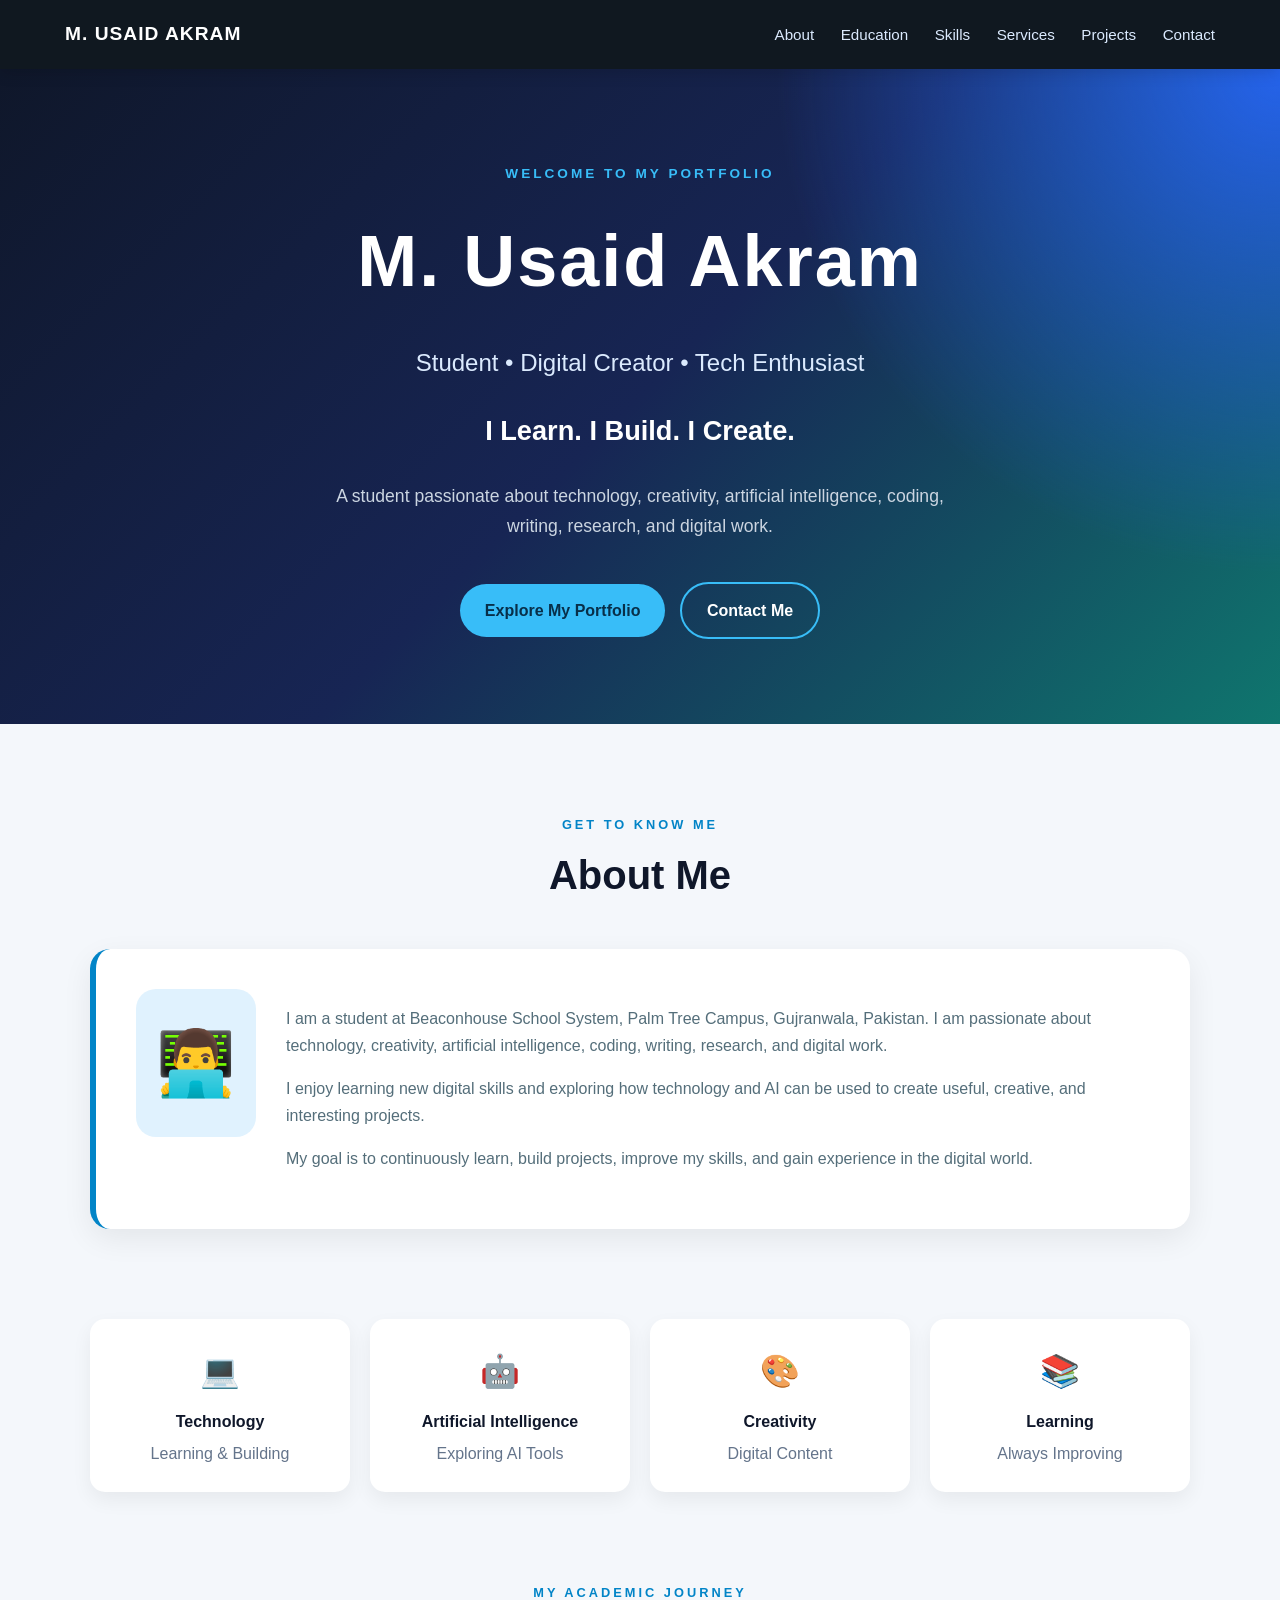
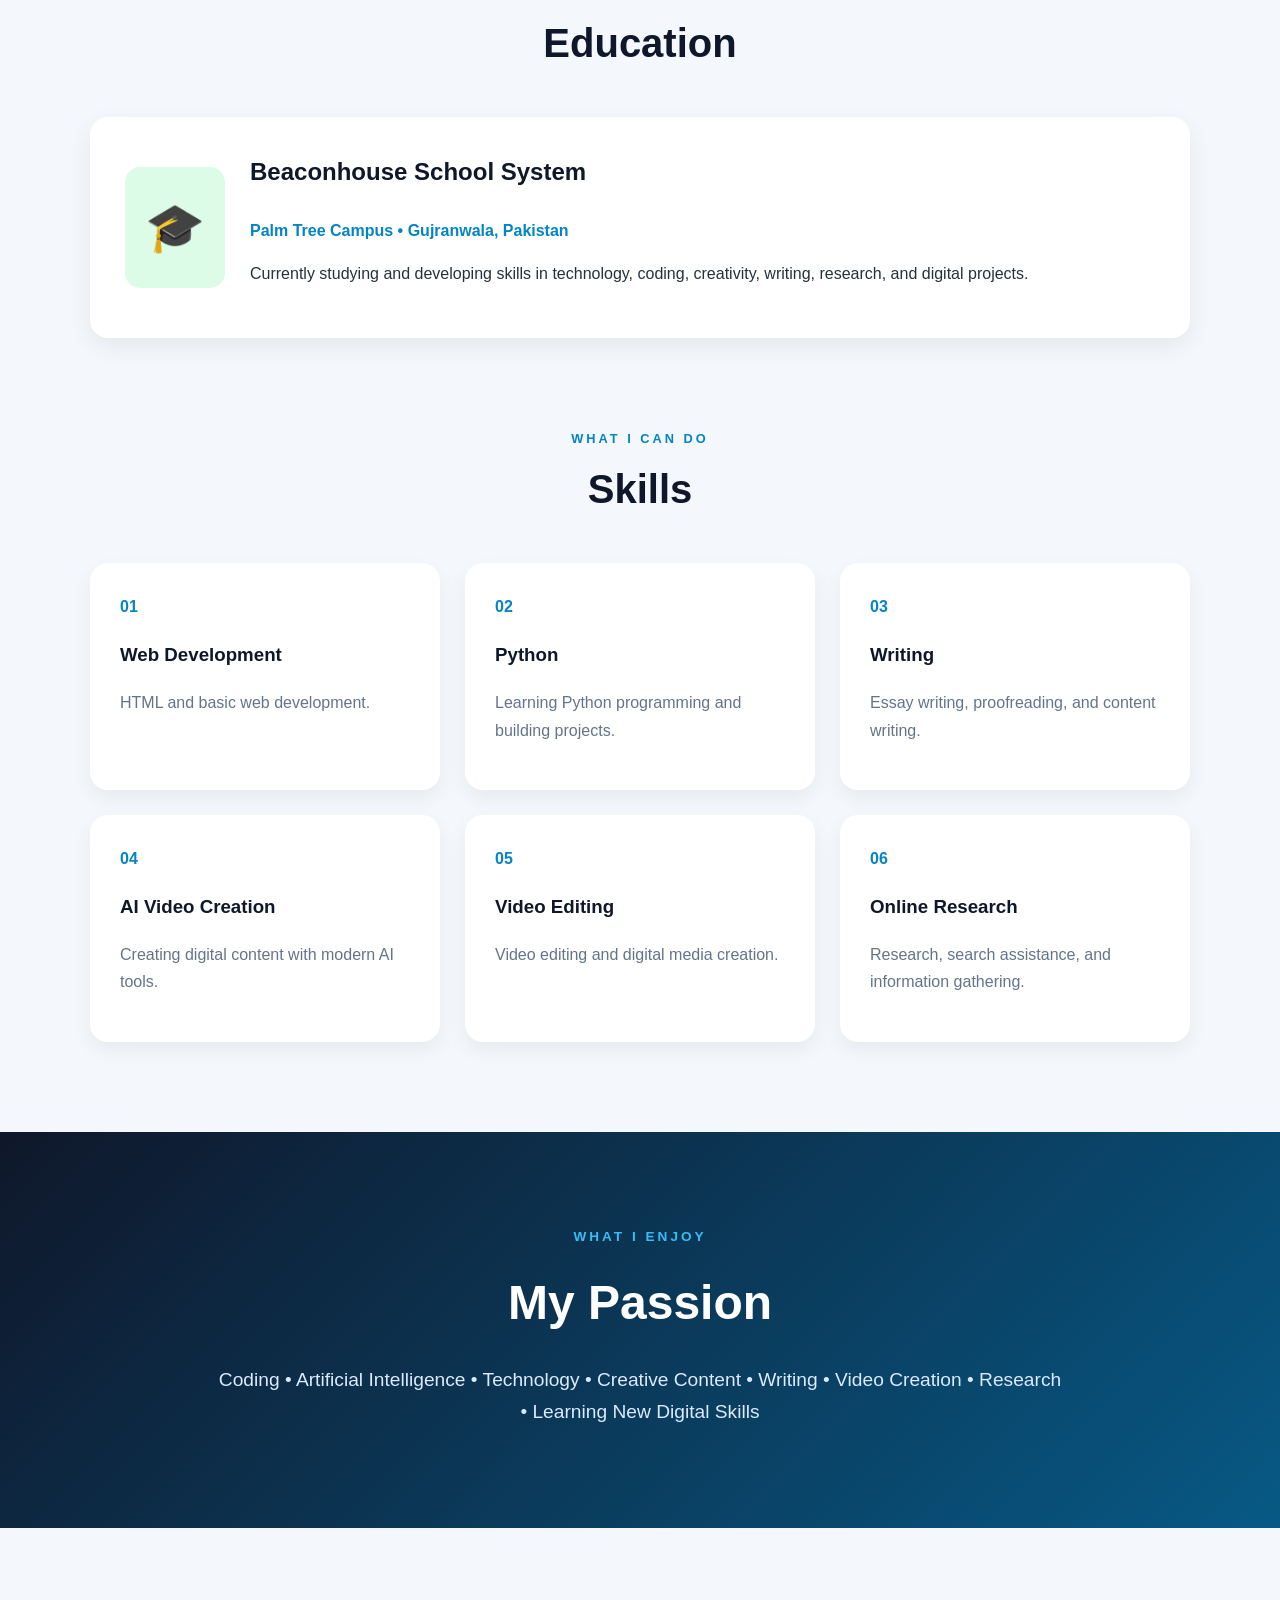
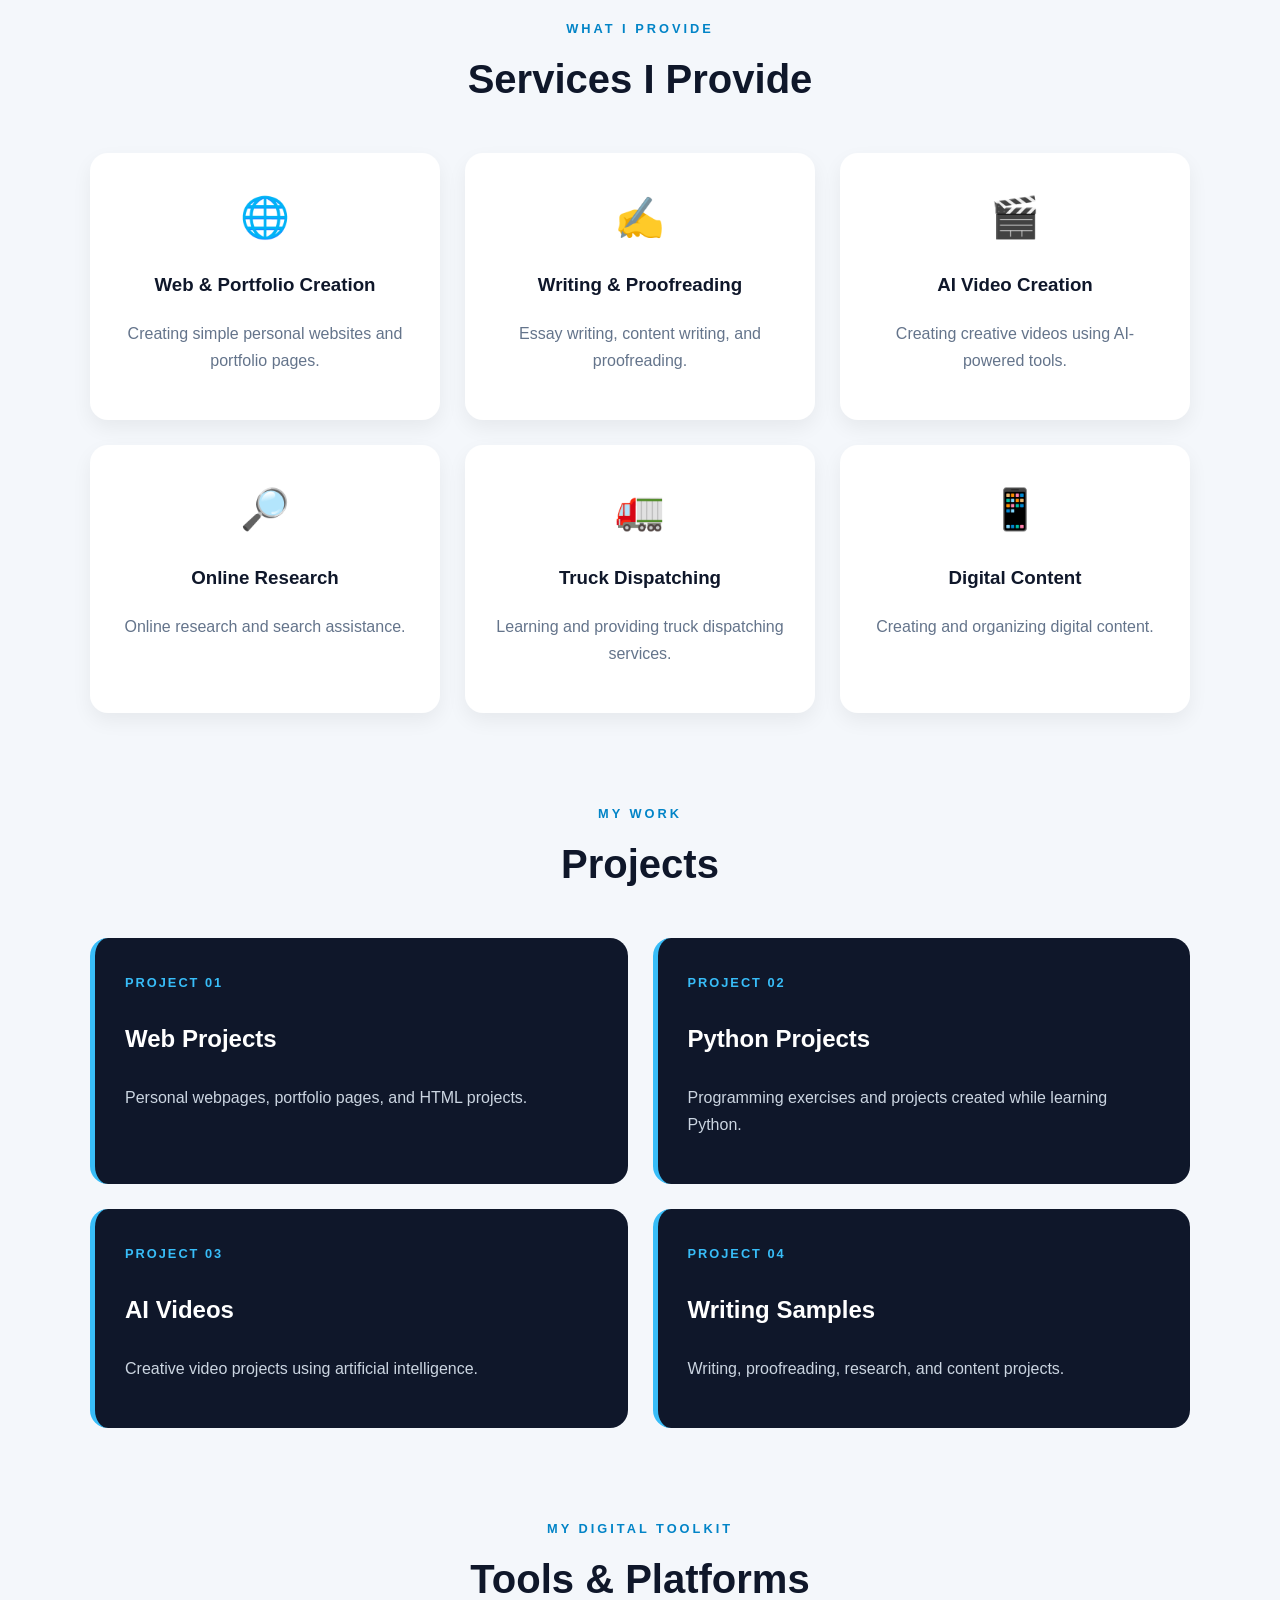
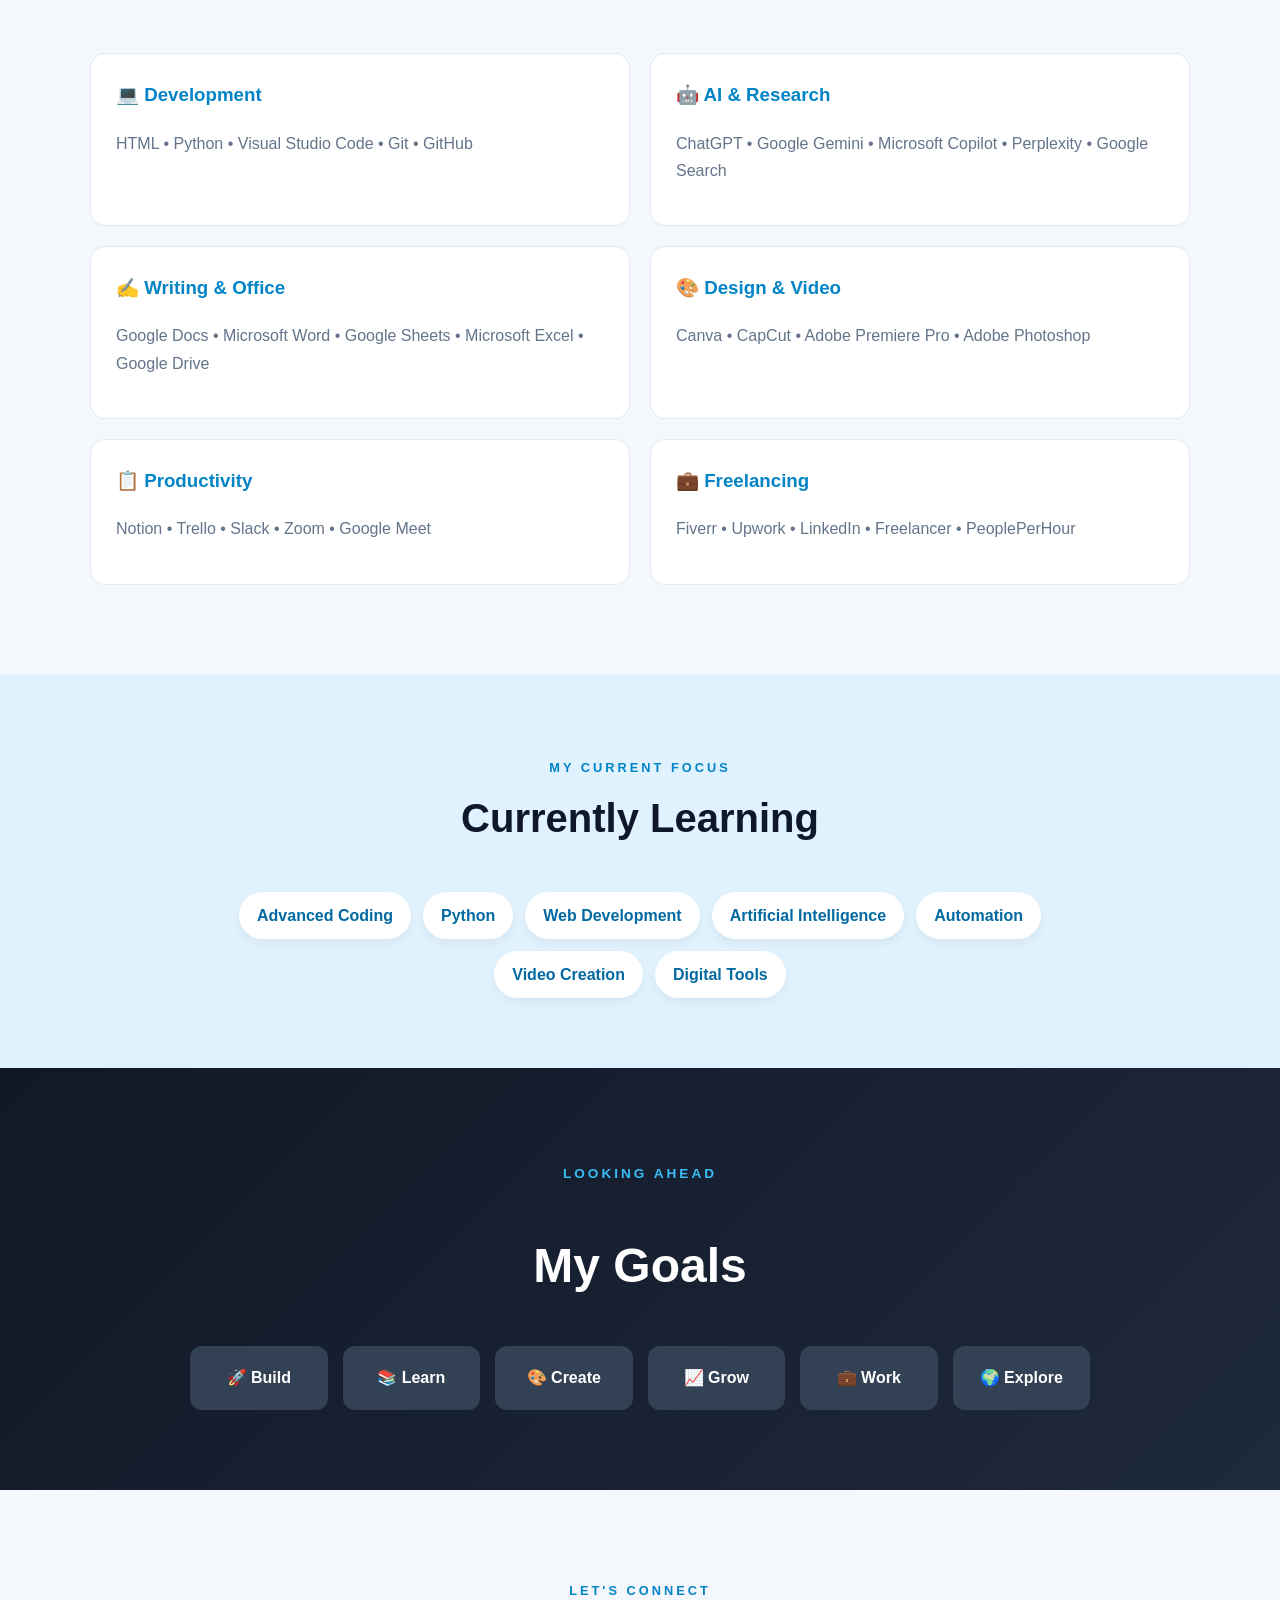
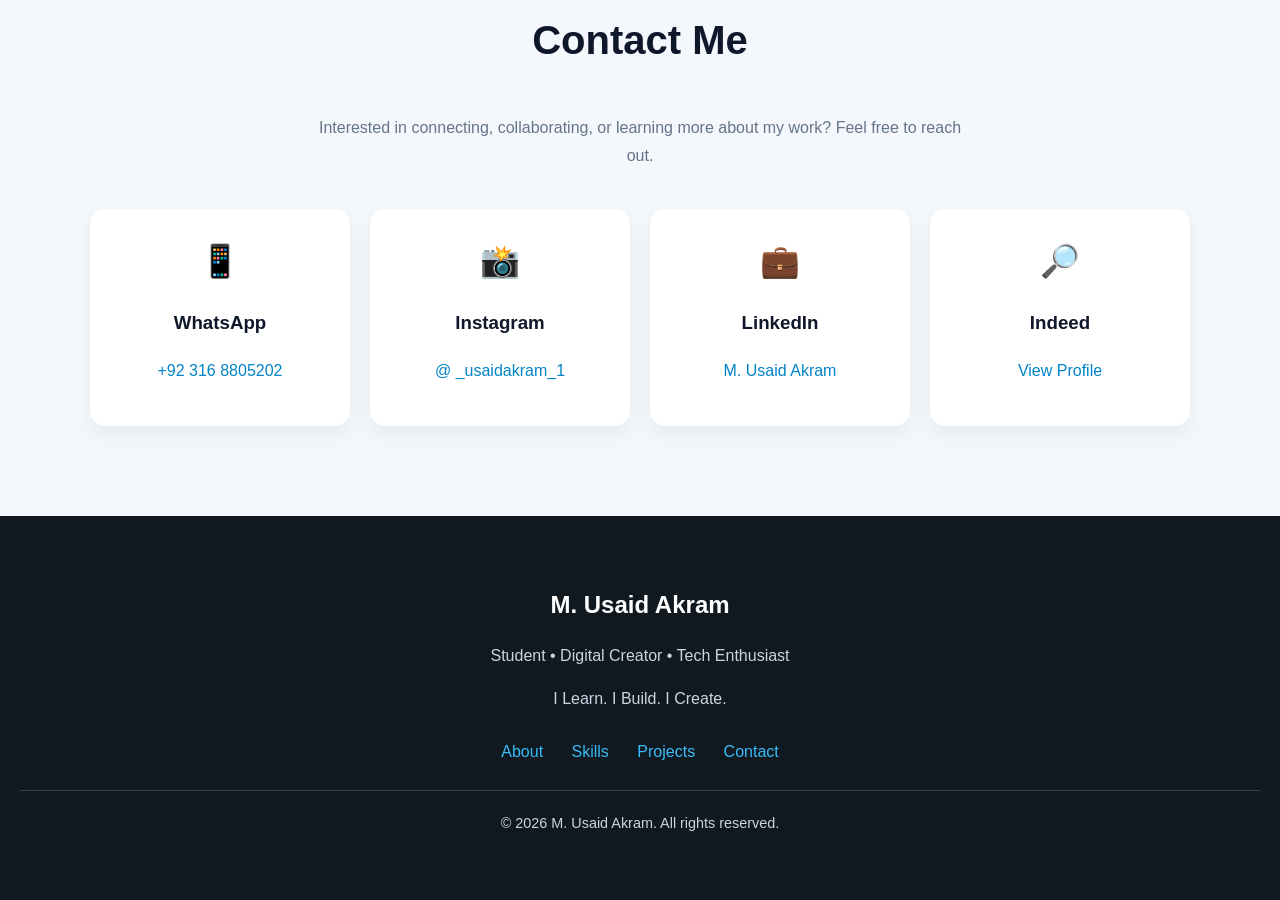
==== Usaid-Portfolio-portfolio/index.html @ bcfe492d "1" ====
<!DOCTYPE html>
<html lang="en">

<head>
    <meta charset="UTF-8">
    <meta name="viewport" content="width=device-width, initial-scale=1.0">

    <title>M. Usaid Akram | Digital Creator & Tech Enthusiast</title>

    <link rel="stylesheet" href="style.css">
</head>

<body>


    <header class="navbar">
        <div class="nav-container">

            <div class="logo">
                M. USAID AKRAM
            </div>

            <nav>
                <a href="#about">About</a>
                <a href="#education">Education</a>
                <a href="#skills">Skills</a>
                <a href="#services">Services</a>
                <a href="#projects">Projects</a>
                <a href="#contact">Contact</a>
            </nav>

        </div>
    </header>



    <section class="hero">

        <div class="hero-content">

            <p class="small-heading">
                WELCOME TO MY PORTFOLIO
            </p>

            <h1>
                M. Usaid Akram
            </h1>

            <h2>
                Student • Digital Creator • Tech Enthusiast
            </h2>

            <p class="hero-text">
                I Learn. I Build. I Create.
            </p>

            <p class="hero-description">
                A student passionate about technology, creativity, artificial
                intelligence, coding, writing, research, and digital work.
            </p>

            <div class="hero-buttons">
                <a href="#about" class="button primary-button">
                    Explore My Portfolio
                </a>

                <a href="#contact" class="button secondary-button">
                    Contact Me
                </a>
            </div>

        </div>

    </section>



    <main>



        <section id="about" class="section">

            <div class="section-heading">
                <p>GET TO KNOW ME</p>
                <h2>About Me</h2>
            </div>

            <div class="about-card">

                <div class="about-icon">
                    👨‍💻
                </div>

                <div>
                    <p>
                        I am a student at Beaconhouse School System, Palm Tree
                        Campus, Gujranwala, Pakistan. I am passionate about
                        technology, creativity, artificial intelligence,
                        coding, writing, research, and digital work.
                    </p>

                    <p>
                        I enjoy learning new digital skills and exploring how
                        technology and AI can be used to create useful,
                        creative, and interesting projects.
                    </p>

                    <p>
                        My goal is to continuously learn, build projects,
                        improve my skills, and gain experience in the digital
                        world.
                    </p>
                </div>

            </div>

        </section>



        <section class="stats-section">

            <div class="stat-card">
                <h3>💻</h3>
                <h4>Technology</h4>
                <p>Learning & Building</p>
            </div>

            <div class="stat-card">
                <h3>🤖</h3>
                <h4>Artificial Intelligence</h4>
                <p>Exploring AI Tools</p>
            </div>

            <div class="stat-card">
                <h3>🎨</h3>
                <h4>Creativity</h4>
                <p>Digital Content</p>
            </div>

            <div class="stat-card">
                <h3>📚</h3>
                <h4>Learning</h4>
                <p>Always Improving</p>
            </div>

        </section>



        <section id="education" class="section">

            <div class="section-heading">
                <p>MY ACADEMIC JOURNEY</p>
                <h2>Education</h2>
            </div>

            <div class="info-card">

                <div class="info-icon">
                    🎓
                </div>

                <div>
                    <h3>Beaconhouse School System</h3>

                    <p class="highlight">
                        Palm Tree Campus • Gujranwala, Pakistan
                    </p>

                    <p>
                        Currently studying and developing skills in technology,
                        coding, creativity, writing, research, and digital
                        projects.
                    </p>
                </div>

            </div>

        </section>



        <section id="skills" class="section">

            <div class="section-heading">
                <p>WHAT I CAN DO</p>
                <h2>Skills</h2>
            </div>

            <div class="card-grid">

                <div class="skill-card">
                    <span>01</span>
                    <h3>Web Development</h3>
                    <p>HTML and basic web development.</p>
                </div>

                <div class="skill-card">
                    <span>02</span>
                    <h3>Python</h3>
                    <p>Learning Python programming and building projects.</p>
                </div>

                <div class="skill-card">
                    <span>03</span>
                    <h3>Writing</h3>
                    <p>Essay writing, proofreading, and content writing.</p>
                </div>

                <div class="skill-card">
                    <span>04</span>
                    <h3>AI Video Creation</h3>
                    <p>Creating digital content with modern AI tools.</p>
                </div>

                <div class="skill-card">
                    <span>05</span>
                    <h3>Video Editing</h3>
                    <p>Video editing and digital media creation.</p>
                </div>

                <div class="skill-card">
                    <span>06</span>
                    <h3>Online Research</h3>
                    <p>Research, search assistance, and information gathering.</p>
                </div>

            </div>

        </section>



        <section class="passion-section">

            <div class="passion-content">

                <p class="small-heading">WHAT I ENJOY</p>

                <h2>My Passion</h2>

                <p>
                    Coding • Artificial Intelligence • Technology • Creative
                    Content • Writing • Video Creation • Research • Learning
                    New Digital Skills
                </p>

            </div>

        </section>



        <section id="services" class="section">

            <div class="section-heading">
                <p>WHAT I PROVIDE</p>
                <h2>Services I Provide</h2>
            </div>

            <div class="card-grid">

                <div class="service-card">
                    <div>🌐</div>
                    <h3>Web & Portfolio Creation</h3>
                    <p>
                        Creating simple personal websites and portfolio pages.
                    </p>
                </div>

                <div class="service-card">
                    <div>✍️</div>
                    <h3>Writing & Proofreading</h3>
                    <p>
                        Essay writing, content writing, and proofreading.
                    </p>
                </div>

                <div class="service-card">
                    <div>🎬</div>
                    <h3>AI Video Creation</h3>
                    <p>
                        Creating creative videos using AI-powered tools.
                    </p>
                </div>

                <div class="service-card">
                    <div>🔎</div>
                    <h3>Online Research</h3>
                    <p>
                        Online research and search assistance.
                    </p>
                </div>

                <div class="service-card">
                    <div>🚛</div>
                    <h3>Truck Dispatching</h3>
                    <p>
                        Learning and providing truck dispatching services.
                    </p>
                </div>

                <div class="service-card">
                    <div>📱</div>
                    <h3>Digital Content</h3>
                    <p>
                        Creating and organizing digital content.
                    </p>
                </div>

            </div>

        </section>



        <section id="projects" class="section">

            <div class="section-heading">
                <p>MY WORK</p>
                <h2>Projects</h2>
            </div>

            <div class="project-grid">

                <div class="project-card">
                    <span>PROJECT 01</span>
                    <h3>Web Projects</h3>
                    <p>
                        Personal webpages, portfolio pages, and HTML projects.
                    </p>
                </div>

                <div class="project-card">
                    <span>PROJECT 02</span>
                    <h3>Python Projects</h3>
                    <p>
                        Programming exercises and projects created while
                        learning Python.
                    </p>
                </div>

                <div class="project-card">
                    <span>PROJECT 03</span>
                    <h3>AI Videos</h3>
                    <p>
                        Creative video projects using artificial intelligence.
                    </p>
                </div>

                <div class="project-card">
                    <span>PROJECT 04</span>
                    <h3>Writing Samples</h3>
                    <p>
                        Writing, proofreading, research, and content projects.
                    </p>
                </div>

            </div>

        </section>



        <section class="section">

            <div class="section-heading">
                <p>MY DIGITAL TOOLKIT</p>
                <h2>Tools & Platforms</h2>
            </div>

            <div class="tools-container">

                <div class="tool-group">
                    <h3>💻 Development</h3>
                    <p>
                        HTML • Python • Visual Studio Code • Git • GitHub
                    </p>
                </div>

                <div class="tool-group">
                    <h3>🤖 AI & Research</h3>
                    <p>
                        ChatGPT • Google Gemini • Microsoft Copilot •
                        Perplexity • Google Search
                    </p>
                </div>

                <div class="tool-group">
                    <h3>✍️ Writing & Office</h3>
                    <p>
                        Google Docs • Microsoft Word • Google Sheets •
                        Microsoft Excel • Google Drive
                    </p>
                </div>

                <div class="tool-group">
                    <h3>🎨 Design & Video</h3>
                    <p>
                        Canva • CapCut • Adobe Premiere Pro • Adobe Photoshop
                    </p>
                </div>

                <div class="tool-group">
                    <h3>📋 Productivity</h3>
                    <p>
                        Notion • Trello • Slack • Zoom • Google Meet
                    </p>
                </div>

                <div class="tool-group">
                    <h3>💼 Freelancing</h3>
                    <p>
                        Fiverr • Upwork • LinkedIn • Freelancer • PeoplePerHour
                    </p>
                </div>

            </div>

        </section>



        <section class="learning-section">

            <div class="section-heading">
                <p>MY CURRENT FOCUS</p>
                <h2>Currently Learning</h2>
            </div>

            <div class="learning-list">

                <span>Advanced Coding</span>
                <span>Python</span>
                <span>Web Development</span>
                <span>Artificial Intelligence</span>
                <span>Automation</span>
                <span>Video Creation</span>
                <span>Digital Tools</span>

            </div>

        </section>



        <section class="goals-section">

            <div class="goals-content">

                <p class="small-heading">LOOKING AHEAD</p>

                <h2>My Goals</h2>

                <div class="goal-list">

                    <div>🚀 Build</div>
                    <div>📚 Learn</div>
                    <div>🎨 Create</div>
                    <div>📈 Grow</div>
                    <div>💼 Work</div>
                    <div>🌍 Explore</div>

                </div>

            </div>

        </section>



        <section id="contact" class="contact-section">

            <div class="section-heading">
                <p>LET'S CONNECT</p>
                <h2>Contact Me</h2>
            </div>

            <p class="contact-intro">
                Interested in connecting, collaborating, or learning more
                about my work? Feel free to reach out.
            </p>

            <div class="contact-info">

                <div class="contact-card">
                    <span>📱</span>
                    <h3>WhatsApp</h3>
                    <p>+92 316 8805202</p>
                </div>

                <div class="contact-card">
                    <span>📸</span>
                    <h3>Instagram</h3>
                    <a href="https://www.instagram.com/_usaidakram_1/"
                       target="_blank">
                        @ _usaidakram_1
                    </a>
                </div>

                <div class="contact-card">
                    <span>💼</span>
                    <h3>LinkedIn</h3>
                    <a href="https://www.linkedin.com/in/usaid-akram-0ba9a6431/"
                       target="_blank">
                        M. Usaid Akram
                    </a>
                </div>

                <div class="contact-card">
                    <span>🔎</span>
                    <h3>Indeed</h3>
                    <a href="https://profile.indeed.com/?hl=en_PK&co=PK&from=gnav-homepage"
                       target="_blank">
                        View Profile
                    </a>
                </div>

            </div>

        </section>


    </main>



    <footer>

        <h2>M. Usaid Akram</h2>

        <p>
            Student • Digital Creator • Tech Enthusiast
        </p>

        <p>
            I Learn. I Build. I Create.
        </p>

        <div class="footer-links">
            <a href="#about">About</a>
            <a href="#skills">Skills</a>
            <a href="#projects">Projects</a>
            <a href="#contact">Contact</a>
        </div>

        <p class="copyright">
            © 2026 M. Usaid Akram. All rights reserved.
        </p>

    </footer>

</body>
</html>
---- Usaid-Portfolio-portfolio/style.css ----
* {
    box-sizing: border-box;
    scroll-behavior: smooth;
}

body {
    margin: 0;
    font-family: Arial, sans-serif;
    background: #f4f7fb;
    color: #263238;
    line-height: 1.7;
}



.navbar {
    background: #101820;
    padding: 18px 0;
    position: sticky;
    top: 0;
    z-index: 1000;
    box-shadow: 0 3px 15px rgba(0, 0, 0, 0.15);
}

.nav-container {
    width: 90%;
    max-width: 1150px;
    margin: auto;
    display: flex;
    justify-content: space-between;
    align-items: center;
}

.logo {
    color: white;
    font-size: 1.2rem;
    font-weight: bold;
    letter-spacing: 1px;
}

nav a {
    color: #dbeafe;
    text-decoration: none;
    margin-left: 22px;
    font-size: 0.95rem;
    transition: 0.3s;
}

nav a:hover {
    color: #38bdf8;
}




.hero {
    min-height: 650px;
    display: flex;
    align-items: center;
    justify-content: center;
    text-align: center;
    padding: 80px 20px;

    background:
        radial-gradient(circle at top right, #2563eb, transparent 35%),
        linear-gradient(135deg, #0f172a, #172554, #0f766e);

    color: white;
}

.hero-content {
    max-width: 850px;
}

.small-heading {
    color: #38bdf8;
    font-weight: bold;
    letter-spacing: 3px;
    font-size: 0.85rem;
}

.hero h1 {
    font-size: 4.5rem;
    margin: 15px 0;
    letter-spacing: 2px;
}

.hero h2 {
    font-size: 1.5rem;
    font-weight: normal;
    color: #dbeafe;
}

.hero-text {
    font-size: 1.7rem;
    font-weight: bold;
    margin-top: 25px;
}

.hero-description {
    max-width: 650px;
    margin: 20px auto;
    color: #cbd5e1;
    font-size: 1.1rem;
}

.hero-buttons {
    margin-top: 35px;
}

.button {
    display: inline-block;
    padding: 13px 25px;
    margin: 5px;
    border-radius: 30px;
    text-decoration: none;
    font-weight: bold;
    transition: 0.3s;
}

.primary-button {
    background: #38bdf8;
    color: #082f49;
}

.primary-button:hover {
    background: white;
    transform: translateY(-3px);
}

.secondary-button {
    border: 2px solid #38bdf8;
    color: white;
}

.secondary-button:hover {
    background: #38bdf8;
    color: #082f49;
}



.section {
    width: 90%;
    max-width: 1100px;
    margin: 90px auto;
}

.section-heading {
    text-align: center;
    margin-bottom: 40px;
}

.section-heading p {
    color: #0284c7;
    font-size: 0.8rem;
    font-weight: bold;
    letter-spacing: 3px;
    margin-bottom: 5px;
}

.section-heading h2 {
    margin: 0;
    font-size: 2.5rem;
    color: #0f172a;
}



.about-card {
    background: white;
    padding: 40px;
    border-radius: 20px;
    display: flex;
    gap: 30px;
    align-items: flex-start;
    box-shadow: 0 10px 30px rgba(0, 0, 0, 0.07);
    border-left: 6px solid #0284c7;
}

.about-icon {
    font-size: 4rem;
    background: #e0f2fe;
    padding: 20px;
    border-radius: 20px;
}

.about-card p {
    color: #546e7a;
}




.stats-section {
    width: 90%;
    max-width: 1100px;
    margin: 60px auto;

    display: grid;
    grid-template-columns: repeat(4, 1fr);
    gap: 20px;
}

.stat-card {
    background: white;
    text-align: center;
    padding: 25px 15px;
    border-radius: 15px;
    box-shadow: 0 8px 20px rgba(0, 0, 0, 0.06);
    transition: 0.3s;
}

.stat-card:hover {
    transform: translateY(-7px);
}

.stat-card h3 {
    font-size: 2rem;
    margin: 0;
}

.stat-card h4 {
    margin: 10px 0 5px;
    color: #0f172a;
}

.stat-card p {
    margin: 0;
    color: #64748b;
}




.info-card {
    background: white;
    padding: 35px;
    border-radius: 18px;
    display: flex;
    align-items: center;
    gap: 25px;
    box-shadow: 0 8px 25px rgba(0, 0, 0, 0.07);
}

.info-icon {
    font-size: 3rem;
    background: #dcfce7;
    padding: 20px;
    border-radius: 15px;
}

.info-card h3 {
    margin-top: 0;
    color: #0f172a;
    font-size: 1.5rem;
}

.highlight {
    color: #0284c7 !important;
    font-weight: bold;
}




.card-grid {
    display: grid;
    grid-template-columns: repeat(3, 1fr);
    gap: 25px;
}

.skill-card,
.service-card {
    background: white;
    padding: 30px;
    border-radius: 18px;
    box-shadow: 0 8px 20px rgba(0, 0, 0, 0.06);
    transition: 0.3s;
}

.skill-card:hover,
.service-card:hover {
    transform: translateY(-8px);
    box-shadow: 0 15px 30px rgba(0, 0, 0, 0.1);
}

.skill-card span {
    color: #0284c7;
    font-weight: bold;
}

.skill-card h3,
.service-card h3 {
    color: #0f172a;
}

.skill-card p,
.service-card p {
    color: #64748b;
}




.passion-section {
    background: linear-gradient(135deg, #0f172a, #075985);
    color: white;
    padding: 80px 20px;
    text-align: center;
}

.passion-content {
    max-width: 850px;
    margin: auto;
}

.passion-content h2 {
    font-size: 3rem;
    margin: 10px 0 20px;
}

.passion-content p:last-child {
    color: #dbeafe;
    font-size: 1.2rem;
}


.service-card {
    text-align: center;
}

.service-card > div {
    font-size: 2.5rem;
}


.project-grid {
    display: grid;
    grid-template-columns: repeat(2, 1fr);
    gap: 25px;
}

.project-card {
    background: #0f172a;
    color: white;
    padding: 30px;
    border-radius: 18px;
    border-left: 5px solid #38bdf8;
    transition: 0.3s;
}

.project-card:hover {
    transform: translateY(-5px);
}

.project-card span {
    color: #38bdf8;
    font-size: 0.8rem;
    font-weight: bold;
    letter-spacing: 2px;
}

.project-card h3 {
    font-size: 1.5rem;
}

.project-card p {
    color: #cbd5e1;
}



.tools-container {
    display: grid;
    grid-template-columns: repeat(2, 1fr);
    gap: 20px;
}

.tool-group {
    background: white;
    padding: 25px;
    border-radius: 15px;
    border: 1px solid #e2e8f0;
}

.tool-group h3 {
    color: #0284c7;
    margin-top: 0;
}

.tool-group p {
    color: #64748b;
}



.learning-section {
    background: #e0f2fe;
    padding: 70px 20px;
    text-align: center;
}

.learning-list {
    max-width: 900px;
    margin: auto;
    display: flex;
    flex-wrap: wrap;
    justify-content: center;
    gap: 12px;
}

.learning-list span {
    background: white;
    padding: 10px 18px;
    border-radius: 30px;
    color: #0369a1;
    font-weight: bold;
    box-shadow: 0 4px 10px rgba(0, 0, 0, 0.05);
}



.goals-section {
    padding: 80px 20px;
    text-align: center;
    background: linear-gradient(135deg, #111827, #1e293b);
    color: white;
}

.goals-content {
    max-width: 900px;
    margin: auto;
}

.goals-content h2 {
    font-size: 3rem;
}

.goal-list {
    display: grid;
    grid-template-columns: repeat(6, 1fr);
    gap: 15px;
    margin-top: 35px;
}

.goal-list div {
    padding: 18px 10px;
    background: #334155;
    border-radius: 12px;
    font-weight: bold;
}


.contact-section {
    width: 90%;
    max-width: 1100px;
    margin: 90px auto;
    text-align: center;
}

.contact-intro {
    max-width: 650px;
    margin: 0 auto 40px;
    color: #64748b;
}

.contact-info {
    display: grid;
    grid-template-columns: repeat(4, 1fr);
    gap: 20px;
}

.contact-card {
    background: white;
    padding: 25px 15px;
    border-radius: 15px;
    box-shadow: 0 8px 20px rgba(0, 0, 0, 0.06);
}

.contact-card span {
    font-size: 2rem;
}

.contact-card h3 {
    color: #0f172a;
}

.contact-card p,
.contact-card a {
    color: #0284c7;
    text-decoration: none;
}

.contact-card a:hover {
    text-decoration: underline;
}



footer {
    background: #101820;
    color: white;
    text-align: center;
    padding: 50px 20px;
}

footer h2 {
    margin-bottom: 5px;
}

footer p {
    color: #cbd5e1;
}

.footer-links {
    margin: 25px 0;
}

.footer-links a {
    color: #38bdf8;
    text-decoration: none;
    margin: 0 12px;
}

.footer-links a:hover {
    color: white;
}

.copyright {
    border-top: 1px solid #334155;
    padding-top: 20px;
    margin-top: 25px;
    font-size: 0.9rem;
}




@media (max-width: 900px) {

    .hero h1 {
        font-size: 3.5rem;
    }

    .stats-section {
        grid-template-columns: repeat(2, 1fr);
    }

    .card-grid {
        grid-template-columns: repeat(2, 1fr);
    }

    .contact-info {
        grid-template-columns: repeat(2, 1fr);
    }

    .goal-list {
        grid-template-columns: repeat(3, 1fr);
    }

    nav {
        display: none;
    }
}


@media (max-width: 600px) {

    body {
        font-size: 15px;
    }

    .hero {
        min-height: 600px;
        padding: 60px 20px;
    }

    .hero h1 {
        font-size: 2.6rem;
    }

    .hero h2 {
        font-size: 1.1rem;
    }

    .hero-text {
        font-size: 1.4rem;
    }

    .section-heading h2 {
        font-size: 2rem;
    }

    .about-card,
    .info-card {
        flex-direction: column;
        text-align: center;
    }

    .stats-section,
    .card-grid,
    .project-grid,
    .tools-container,
    .contact-info {
        grid-template-columns: 1fr;
    }

    .goal-list {
        grid-template-columns: repeat(2, 1fr);
    }

    .section {
        margin: 60px auto;
    }

    .about-card {
        padding: 25px;
    }
}
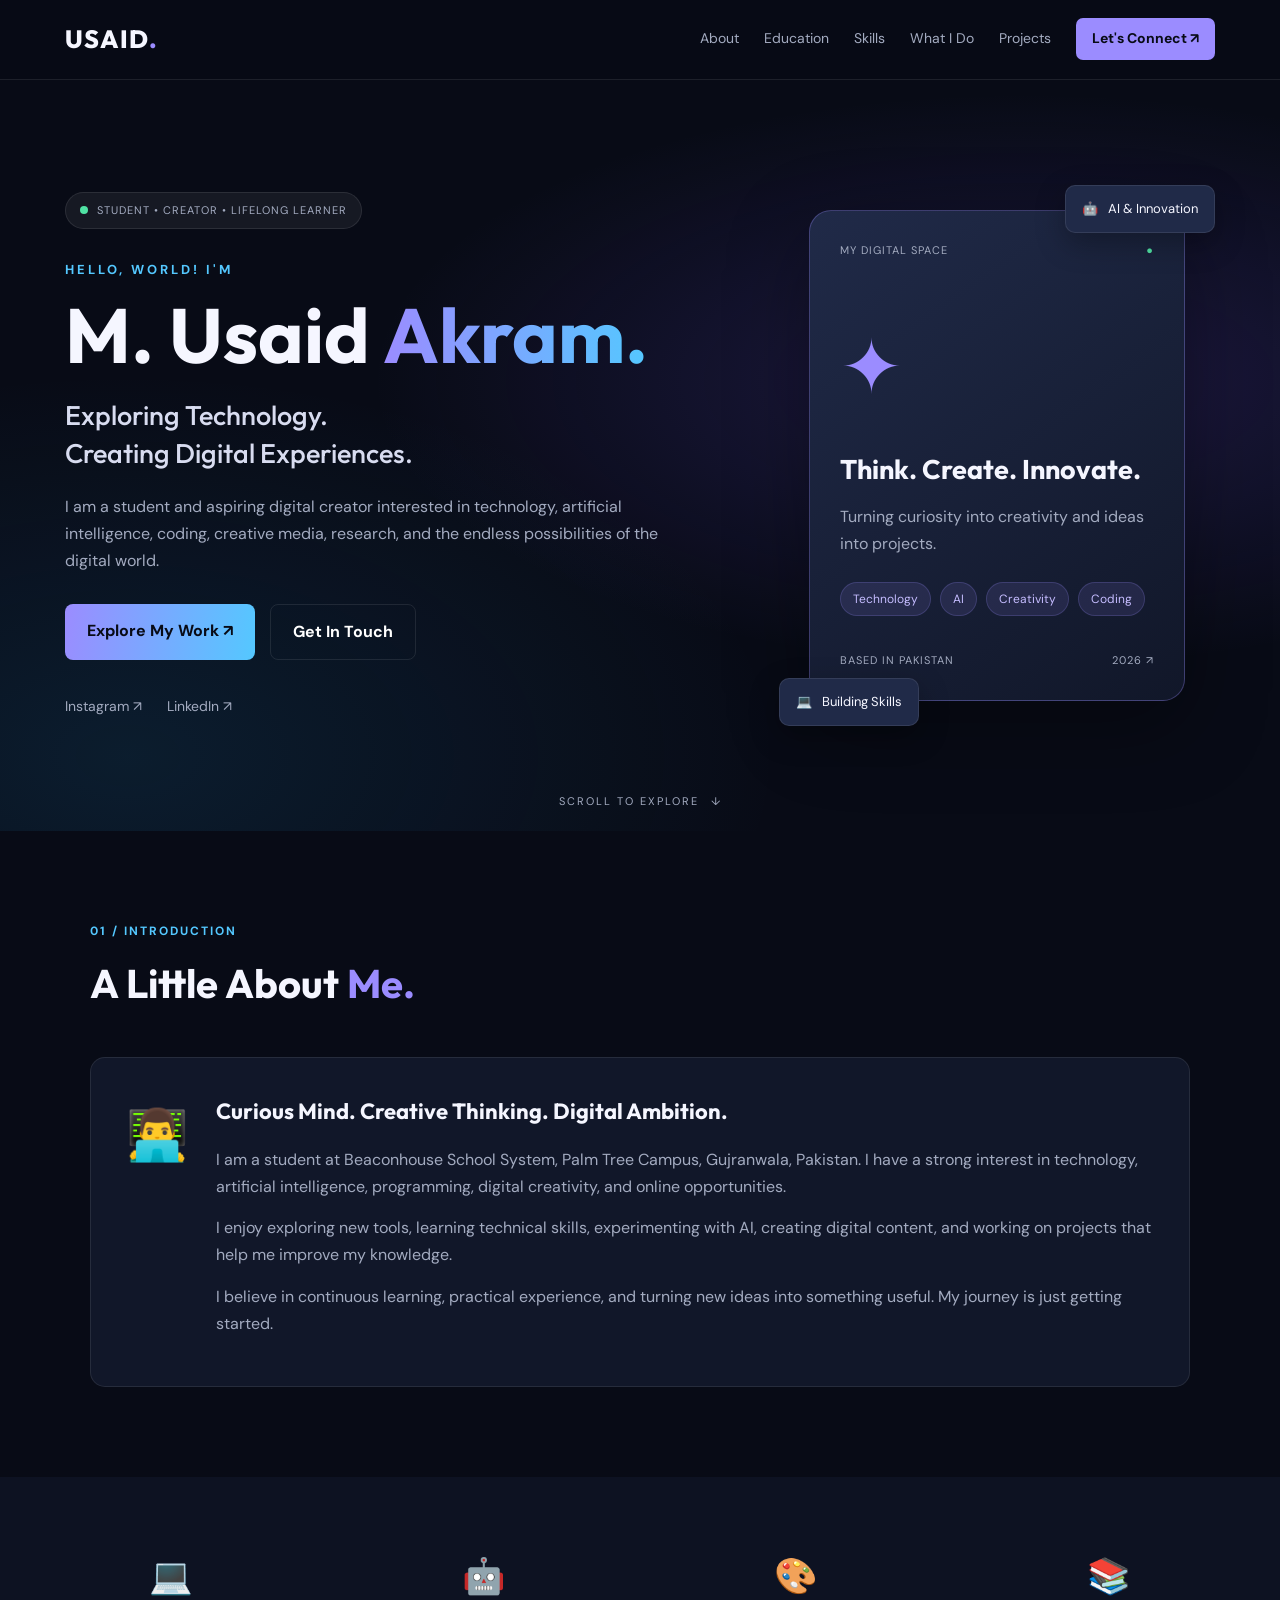
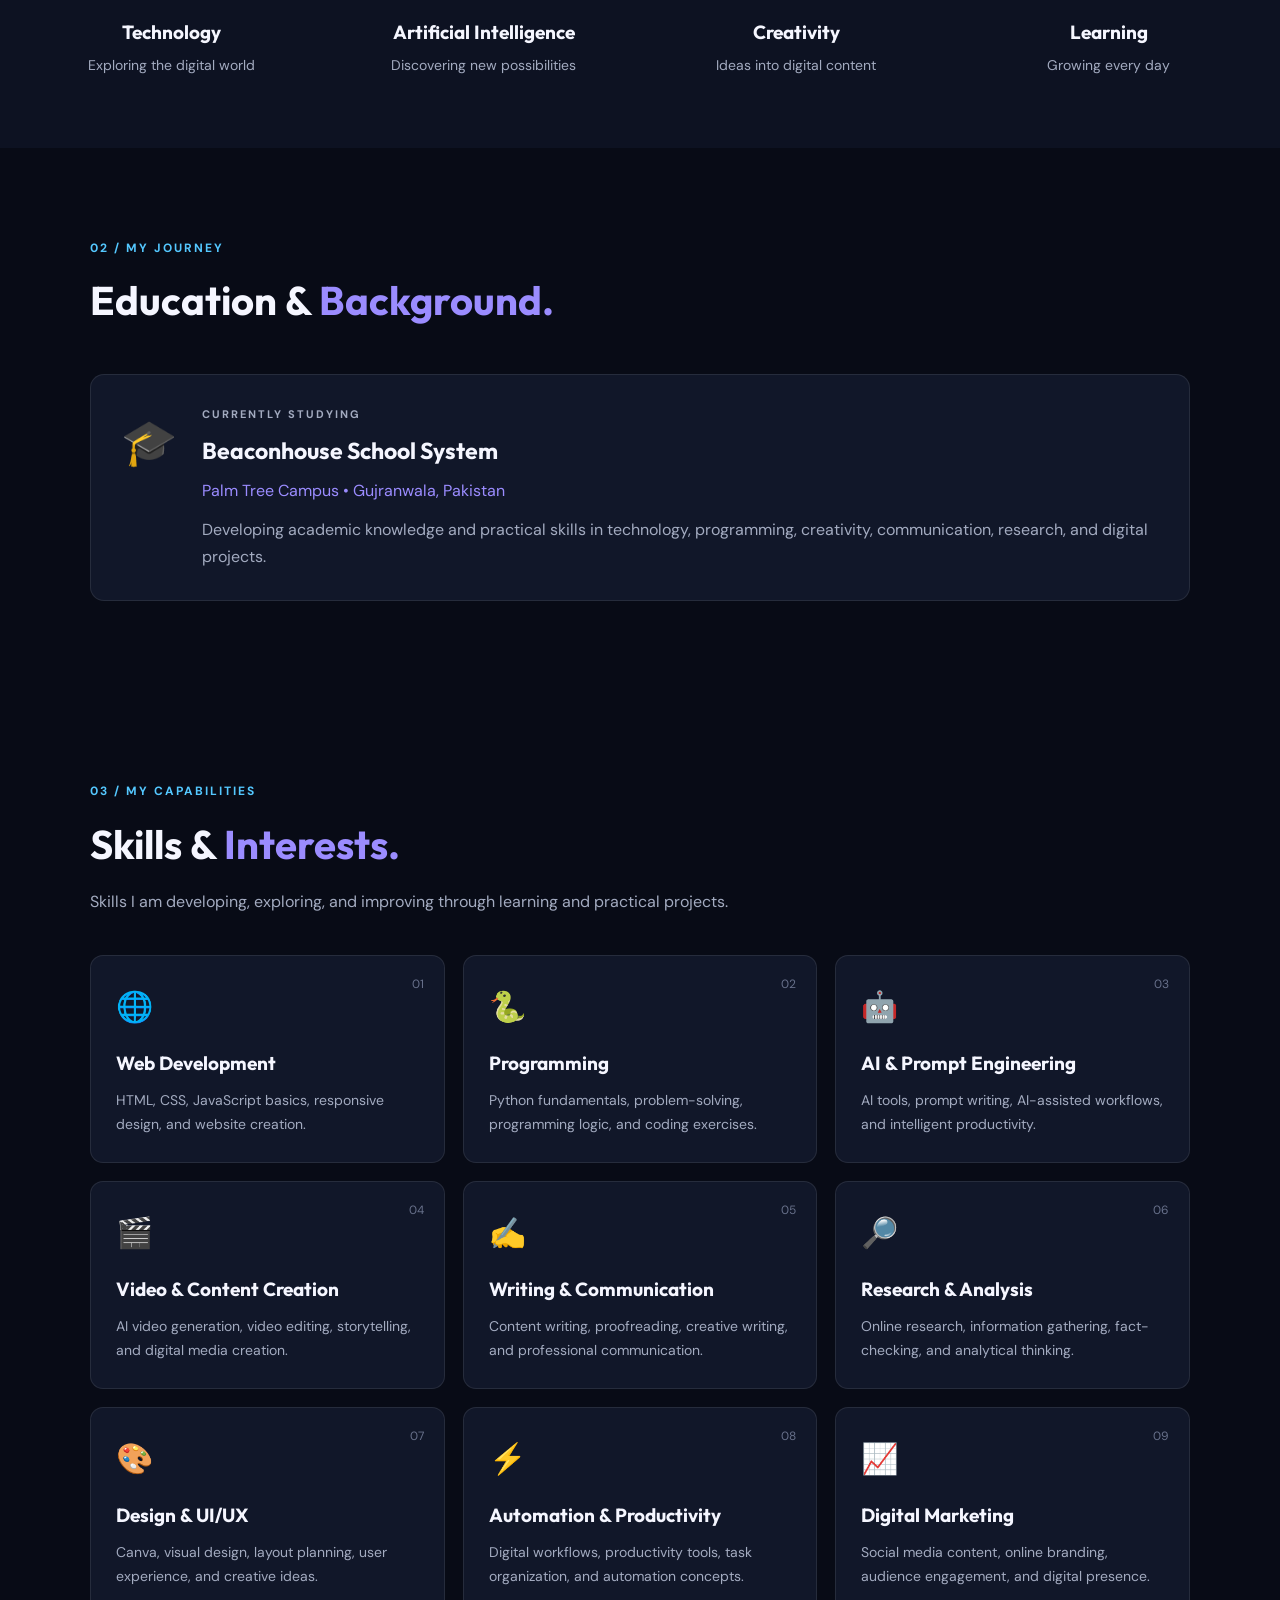
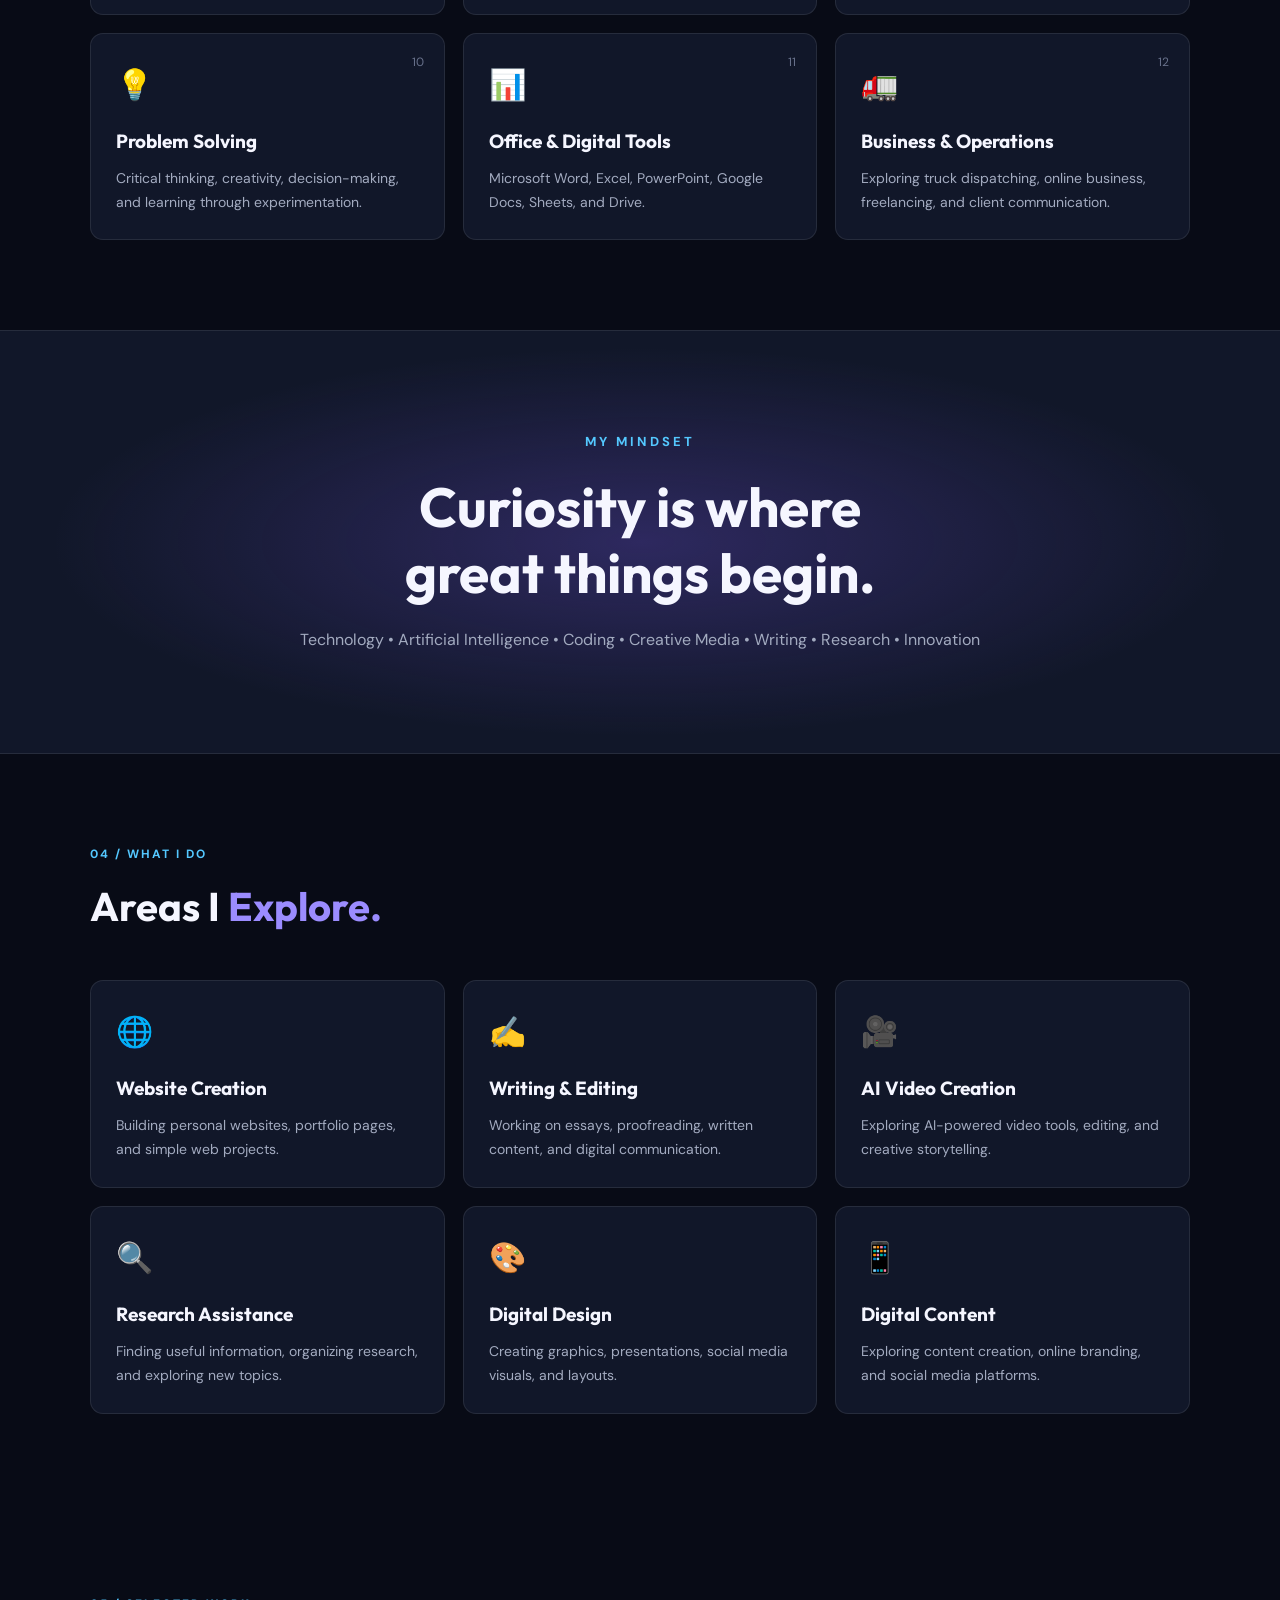
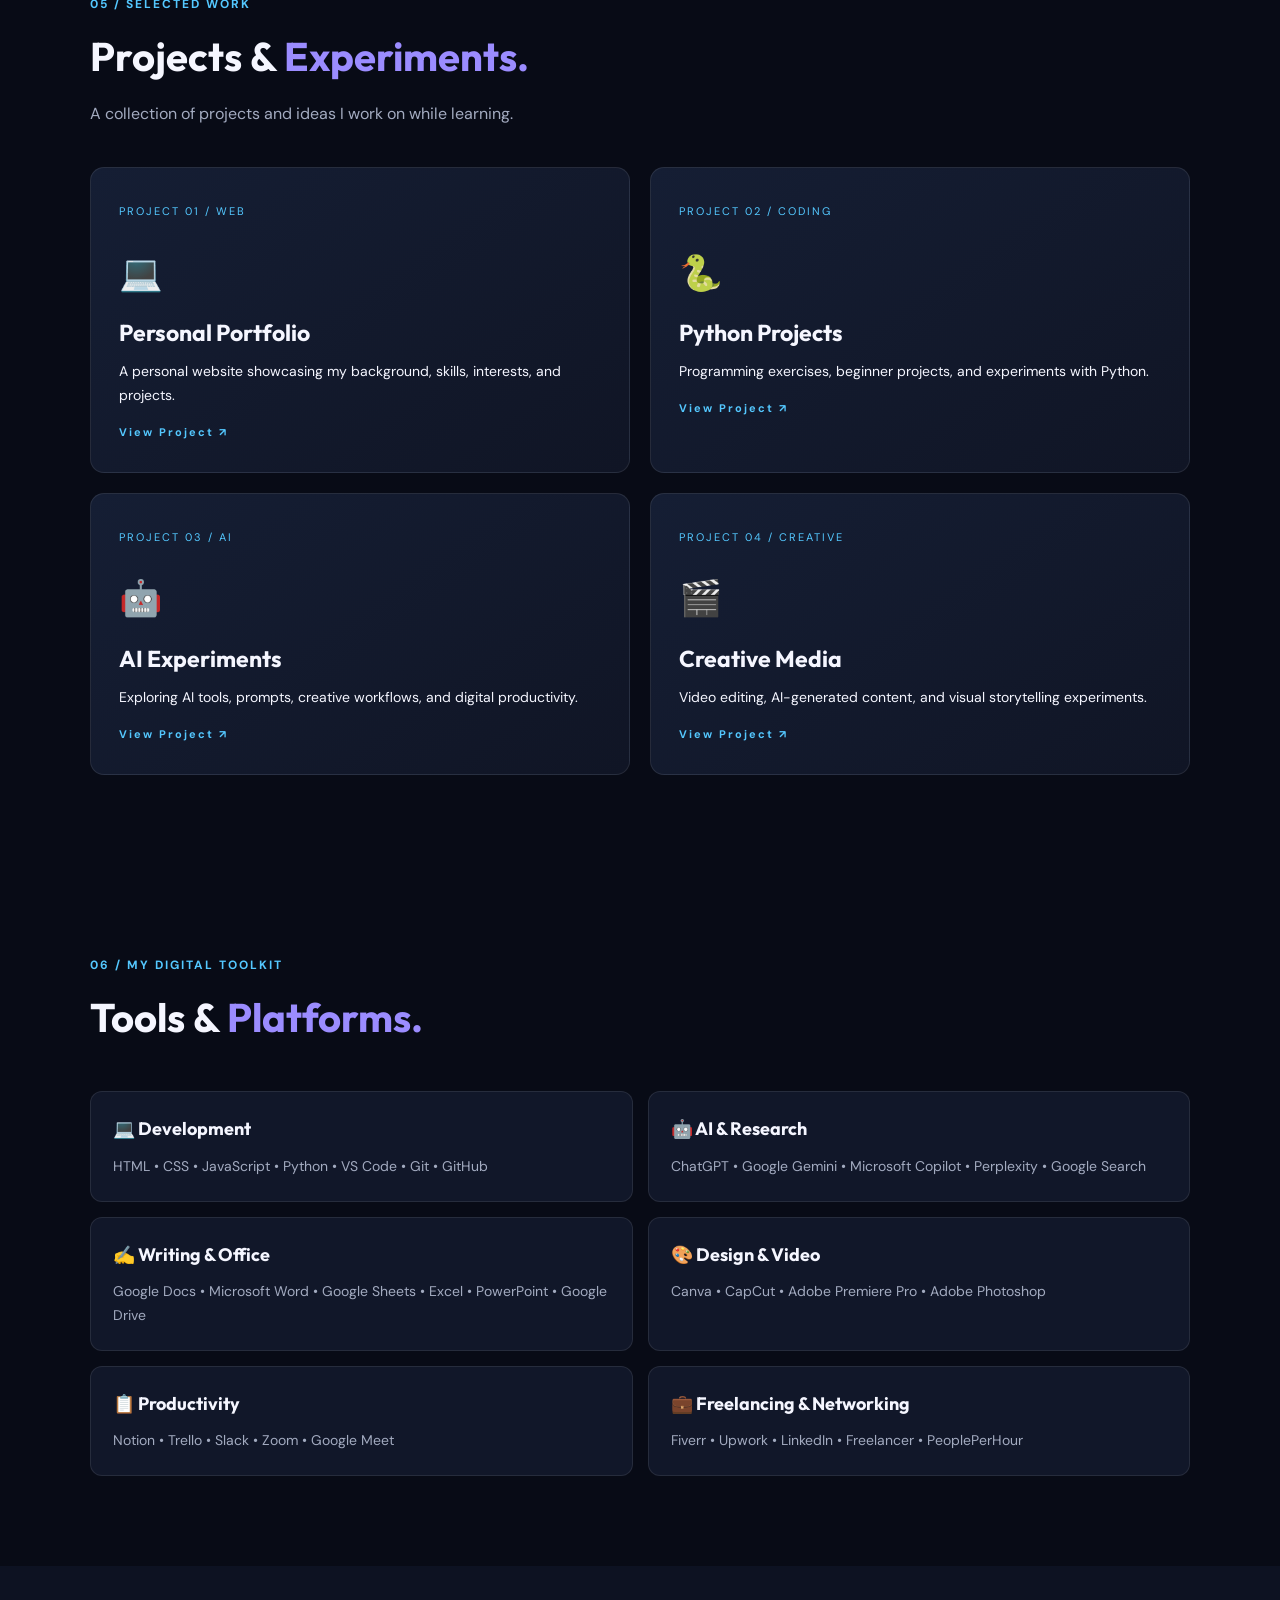
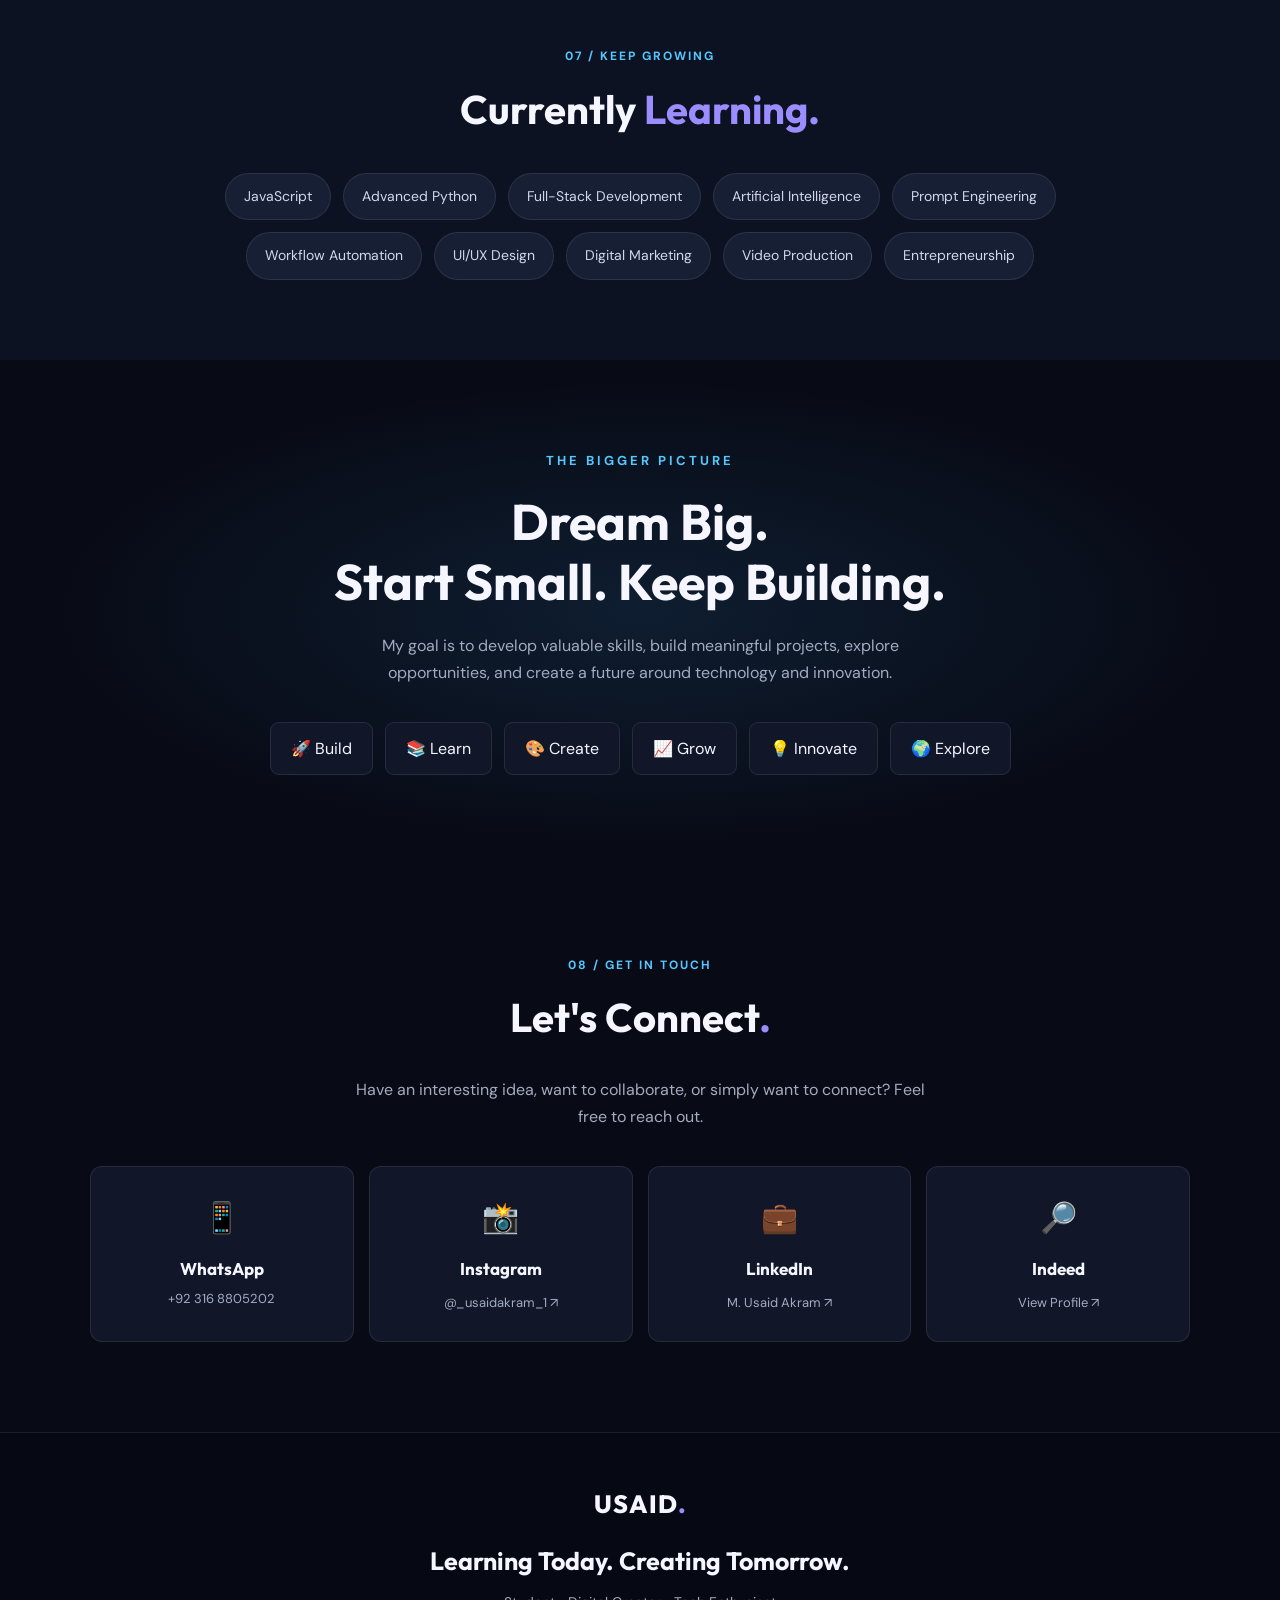
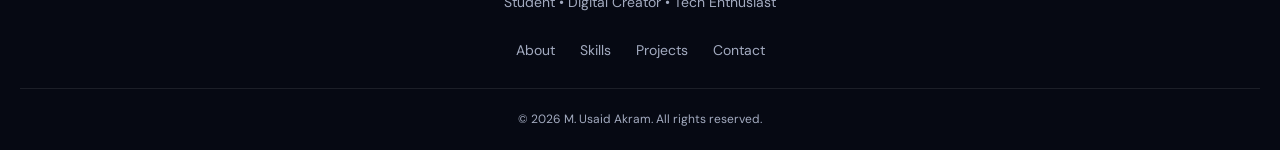
==== commit ac463399: "1" ====
--- a/Usaid-Portfolio-portfolio/index.html
+++ b/Usaid-Portfolio-portfolio/index.html
@@ -1,168 +1,221 @@
+
 <!DOCTYPE html>
 <html lang="en">
-
 <head>
     <meta charset="UTF-8">
     <meta name="viewport" content="width=device-width, initial-scale=1.0">
 
-    <title>M. Usaid Akram | Digital Creator & Tech Enthusiast</title>
+    <title>M. Usaid Akram | Personal Portfolio</title>
+
+    <meta name="description" content="The personal portfolio of M. Usaid Akram, a student, digital creator and technology enthusiast.">
+
+    <link rel="preconnect" href="https://fonts.googleapis.com">
+    <link rel="preconnect" href="https://fonts.gstatic.com" crossorigin>
+    <link href="https://fonts.googleapis.com/css2?family=DM+Sans:wght@400;500;600;700;800&family=Outfit:wght@400;500;600;700;800&display=swap" rel="stylesheet">
 
     <link rel="stylesheet" href="style.css">
 </head>
 
 <body>
 
-
     <header class="navbar">
         <div class="nav-container">
-
-            <div class="logo">
-                M. USAID AKRAM
-            </div>
+            <a href="#" class="logo">USAID<span>.</span></a>
 
             <nav>
                 <a href="#about">About</a>
                 <a href="#education">Education</a>
                 <a href="#skills">Skills</a>
-                <a href="#services">Services</a>
+                <a href="#services">What I Do</a>
                 <a href="#projects">Projects</a>
-                <a href="#contact">Contact</a>
+                <a href="#contact" class="nav-contact">Let's Connect ↗</a>
             </nav>
-
         </div>
     </header>
 
-
-
-    <section class="hero">
-
-        <div class="hero-content">
-
-            <p class="small-heading">
-                WELCOME TO MY PORTFOLIO
-            </p>
-
-            <h1>
-                M. Usaid Akram
-            </h1>
-
-            <h2>
-                Student • Digital Creator • Tech Enthusiast
-            </h2>
-
-            <p class="hero-text">
-                I Learn. I Build. I Create.
-            </p>
-
-            <p class="hero-description">
-                A student passionate about technology, creativity, artificial
-                intelligence, coding, writing, research, and digital work.
-            </p>
-
-            <div class="hero-buttons">
-                <a href="#about" class="button primary-button">
-                    Explore My Portfolio
-                </a>
-
-                <a href="#contact" class="button secondary-button">
-                    Contact Me
-                </a>
-            </div>
-
-        </div>
-
-    </section>
-
-
-
     <main>
 
 
+        <section class="hero">
+            <div class="hero-container">
+
+                <div class="hero-content">
+
+                    <div class="availability">
+                        <span class="green-dot"></span>
+                        STUDENT • CREATOR • LIFELONG LEARNER
+                    </div>
+
+                    <p class="small-heading">HELLO, WORLD! I'M</p>
+
+                    <h1>
+                        M. Usaid <span>Akram.</span>
+                    </h1>
+
+                    <h2>
+                        Exploring Technology.<br>
+                        Creating Digital Experiences.
+                    </h2>
+
+                    <p class="hero-description">
+                        I am a student and aspiring digital creator interested
+                        in technology, artificial intelligence, coding,
+                        creative media, research, and the endless possibilities
+                        of the digital world.
+                    </p>
+
+                    <div class="hero-buttons">
+                        <a href="#projects" class="button primary-button">
+                            Explore My Work ↗
+                        </a>
+
+                        <a href="#contact" class="button secondary-button">
+                            Get In Touch
+                        </a>
+                    </div>
+
+                    <div class="hero-socials">
+                        <a href="https://www.instagram.com/_usaidakram_1/" target="_blank">Instagram ↗</a>
+                        <a href="https://www.linkedin.com/in/usaid-akram-0ba9a6431/" target="_blank">LinkedIn ↗</a>
+                    </div>
+
+                </div>
+
+                <div class="hero-visual">
+
+                    <div class="visual-card">
+                        <div class="visual-top">
+                            <span>MY DIGITAL SPACE</span>
+                            <span class="visual-dot">●</span>
+                        </div>
+
+                        <div class="visual-icon">✦</div>
+
+                        <h3>Think. Create. Innovate.</h3>
+
+                        <p>
+                            Turning curiosity into creativity
+                            and ideas into projects.
+                        </p>
+
+                        <div class="visual-tags">
+                            <span>Technology</span>
+                            <span>AI</span>
+                            <span>Creativity</span>
+                            <span>Coding</span>
+                        </div>
+
+                        <div class="visual-bottom">
+                            <span>BASED IN PAKISTAN</span>
+                            <span>2026 ↗</span>
+                        </div>
+                    </div>
+
+                    <div class="floating-card card-one">
+                        <span>🤖</span> AI & Innovation
+                    </div>
+
+                    <div class="floating-card card-two">
+                        <span>💻</span> Building Skills
+                    </div>
+
+                </div>
+
+            </div>
+
+            <div class="hero-bottom">
+                <span>SCROLL TO EXPLORE</span>
+                <span>↓</span>
+            </div>
+        </section>
+
+
 
         <section id="about" class="section">
 
             <div class="section-heading">
-                <p>GET TO KNOW ME</p>
-                <h2>About Me</h2>
+                <p>01 / INTRODUCTION</p>
+                <h2>A Little About <span>Me.</span></h2>
             </div>
 
             <div class="about-card">
 
-                <div class="about-icon">
-                    👨‍💻
-                </div>
+                <div class="about-icon">👨‍💻</div>
+
+                <div class="about-text">
+                    <h3>Curious Mind. Creative Thinking. Digital Ambition.</h3>
+
+                    <p>
+                        I am a student at Beaconhouse School System,
+                        Palm Tree Campus, Gujranwala, Pakistan.
+                        I have a strong interest in technology,
+                        artificial intelligence, programming,
+                        digital creativity, and online opportunities.
+                    </p>
+
+                    <p>
+                        I enjoy exploring new tools, learning technical
+                        skills, experimenting with AI, creating digital
+                        content, and working on projects that help me
+                        improve my knowledge.
+                    </p>
+
+                    <p>
+                        I believe in continuous learning, practical
+                        experience, and turning new ideas into something
+                        useful. My journey is just getting started.
+                    </p>
+                </div>
+
+            </div>
+
+        </section>
+
+
+
+        <section class="stats-section">
+
+            <div class="stat-card">
+                <span>💻</span>
+                <h3>Technology</h3>
+                <p>Exploring the digital world</p>
+            </div>
+
+            <div class="stat-card">
+                <span>🤖</span>
+                <h3>Artificial Intelligence</h3>
+                <p>Discovering new possibilities</p>
+            </div>
+
+            <div class="stat-card">
+                <span>🎨</span>
+                <h3>Creativity</h3>
+                <p>Ideas into digital content</p>
+            </div>
+
+            <div class="stat-card">
+                <span>📚</span>
+                <h3>Learning</h3>
+                <p>Growing every day</p>
+            </div>
+
+        </section>
+
+
+
+        <section id="education" class="section">
+
+            <div class="section-heading">
+                <p>02 / MY JOURNEY</p>
+                <h2>Education & <span>Background.</span></h2>
+            </div>
+
+            <div class="info-card">
+
+                <div class="info-icon">🎓</div>
 
                 <div>
-                    <p>
-                        I am a student at Beaconhouse School System, Palm Tree
-                        Campus, Gujranwala, Pakistan. I am passionate about
-                        technology, creativity, artificial intelligence,
-                        coding, writing, research, and digital work.
-                    </p>
-
-                    <p>
-                        I enjoy learning new digital skills and exploring how
-                        technology and AI can be used to create useful,
-                        creative, and interesting projects.
-                    </p>
-
-                    <p>
-                        My goal is to continuously learn, build projects,
-                        improve my skills, and gain experience in the digital
-                        world.
-                    </p>
-                </div>
-
-            </div>
-
-        </section>
-
-
-
-        <section class="stats-section">
-
-            <div class="stat-card">
-                <h3>💻</h3>
-                <h4>Technology</h4>
-                <p>Learning & Building</p>
-            </div>
-
-            <div class="stat-card">
-                <h3>🤖</h3>
-                <h4>Artificial Intelligence</h4>
-                <p>Exploring AI Tools</p>
-            </div>
-
-            <div class="stat-card">
-                <h3>🎨</h3>
-                <h4>Creativity</h4>
-                <p>Digital Content</p>
-            </div>
-
-            <div class="stat-card">
-                <h3>📚</h3>
-                <h4>Learning</h4>
-                <p>Always Improving</p>
-            </div>
-
-        </section>
-
-
-
-        <section id="education" class="section">
-
-            <div class="section-heading">
-                <p>MY ACADEMIC JOURNEY</p>
-                <h2>Education</h2>
-            </div>
-
-            <div class="info-card">
-
-                <div class="info-icon">
-                    🎓
-                </div>
-
-                <div>
+                    <p class="card-label">CURRENTLY STUDYING</p>
                     <h3>Beaconhouse School System</h3>
 
                     <p class="highlight">
@@ -170,9 +223,9 @@
                     </p>
 
                     <p>
-                        Currently studying and developing skills in technology,
-                        coding, creativity, writing, research, and digital
-                        projects.
+                        Developing academic knowledge and practical
+                        skills in technology, programming, creativity,
+                        communication, research, and digital projects.
                     </p>
                 </div>
 
@@ -185,236 +238,285 @@
         <section id="skills" class="section">
 
             <div class="section-heading">
-                <p>WHAT I CAN DO</p>
-                <h2>Skills</h2>
+                <p>03 / MY CAPABILITIES</p>
+                <h2>Skills & <span>Interests.</span></h2>
+                <p class="section-description">
+                    Skills I am developing, exploring, and improving
+                    through learning and practical projects.
+                </p>
             </div>
 
             <div class="card-grid">
 
                 <div class="skill-card">
-                    <span>01</span>
+                    <span class="number">01</span>
+                    <div class="skill-icon">🌐</div>
                     <h3>Web Development</h3>
-                    <p>HTML and basic web development.</p>
-                </div>
-
-                <div class="skill-card">
-                    <span>02</span>
-                    <h3>Python</h3>
-                    <p>Learning Python programming and building projects.</p>
-                </div>
-
-                <div class="skill-card">
-                    <span>03</span>
-                    <h3>Writing</h3>
-                    <p>Essay writing, proofreading, and content writing.</p>
-                </div>
-
-                <div class="skill-card">
-                    <span>04</span>
+                    <p>HTML, CSS, JavaScript basics, responsive design, and website creation.</p>
+                </div>
+
+                <div class="skill-card">
+                    <span class="number">02</span>
+                    <div class="skill-icon">🐍</div>
+                    <h3>Programming</h3>
+                    <p>Python fundamentals, problem-solving, programming logic, and coding exercises.</p>
+                </div>
+
+                <div class="skill-card">
+                    <span class="number">03</span>
+                    <div class="skill-icon">🤖</div>
+                    <h3>AI & Prompt Engineering</h3>
+                    <p>AI tools, prompt writing, AI-assisted workflows, and intelligent productivity.</p>
+                </div>
+
+                <div class="skill-card">
+                    <span class="number">04</span>
+                    <div class="skill-icon">🎬</div>
+                    <h3>Video & Content Creation</h3>
+                    <p>AI video generation, video editing, storytelling, and digital media creation.</p>
+                </div>
+
+                <div class="skill-card">
+                    <span class="number">05</span>
+                    <div class="skill-icon">✍️</div>
+                    <h3>Writing & Communication</h3>
+                    <p>Content writing, proofreading, creative writing, and professional communication.</p>
+                </div>
+
+                <div class="skill-card">
+                    <span class="number">06</span>
+                    <div class="skill-icon">🔎</div>
+                    <h3>Research & Analysis</h3>
+                    <p>Online research, information gathering, fact-checking, and analytical thinking.</p>
+                </div>
+
+                <div class="skill-card">
+                    <span class="number">07</span>
+                    <div class="skill-icon">🎨</div>
+                    <h3>Design & UI/UX</h3>
+                    <p>Canva, visual design, layout planning, user experience, and creative ideas.</p>
+                </div>
+
+                <div class="skill-card">
+                    <span class="number">08</span>
+                    <div class="skill-icon">⚡</div>
+                    <h3>Automation & Productivity</h3>
+                    <p>Digital workflows, productivity tools, task organization, and automation concepts.</p>
+                </div>
+
+                <div class="skill-card">
+                    <span class="number">09</span>
+                    <div class="skill-icon">📈</div>
+                    <h3>Digital Marketing</h3>
+                    <p>Social media content, online branding, audience engagement, and digital presence.</p>
+                </div>
+
+                <div class="skill-card">
+                    <span class="number">10</span>
+                    <div class="skill-icon">💡</div>
+                    <h3>Problem Solving</h3>
+                    <p>Critical thinking, creativity, decision-making, and learning through experimentation.</p>
+                </div>
+
+                <div class="skill-card">
+                    <span class="number">11</span>
+                    <div class="skill-icon">📊</div>
+                    <h3>Office & Digital Tools</h3>
+                    <p>Microsoft Word, Excel, PowerPoint, Google Docs, Sheets, and Drive.</p>
+                </div>
+
+                <div class="skill-card">
+                    <span class="number">12</span>
+                    <div class="skill-icon">🚛</div>
+                    <h3>Business & Operations</h3>
+                    <p>Exploring truck dispatching, online business, freelancing, and client communication.</p>
+                </div>
+
+            </div>
+
+        </section>
+
+
+
+        <section class="passion-section">
+
+            <div class="passion-content">
+                <p class="small-heading">MY MINDSET</p>
+
+                <h2>Curiosity is where<br>great things begin.</h2>
+
+                <p>
+                    Technology • Artificial Intelligence • Coding •
+                    Creative Media • Writing • Research • Innovation
+                </p>
+            </div>
+
+        </section>
+
+
+
+        <section id="services" class="section">
+
+            <div class="section-heading">
+                <p>04 / WHAT I DO</p>
+                <h2>Areas I <span>Explore.</span></h2>
+            </div>
+
+            <div class="card-grid">
+
+                <div class="service-card">
+                    <div class="service-icon">🌐</div>
+                    <h3>Website Creation</h3>
+                    <p>Building personal websites, portfolio pages, and simple web projects.</p>
+                </div>
+
+                <div class="service-card">
+                    <div class="service-icon">✍️</div>
+                    <h3>Writing & Editing</h3>
+                    <p>Working on essays, proofreading, written content, and digital communication.</p>
+                </div>
+
+                <div class="service-card">
+                    <div class="service-icon">🎥</div>
                     <h3>AI Video Creation</h3>
-                    <p>Creating digital content with modern AI tools.</p>
-                </div>
-
-                <div class="skill-card">
-                    <span>05</span>
-                    <h3>Video Editing</h3>
-                    <p>Video editing and digital media creation.</p>
-                </div>
-
-                <div class="skill-card">
-                    <span>06</span>
-                    <h3>Online Research</h3>
-                    <p>Research, search assistance, and information gathering.</p>
-                </div>
-
-            </div>
-
-        </section>
-
-
-
-        <section class="passion-section">
-
-            <div class="passion-content">
-
-                <p class="small-heading">WHAT I ENJOY</p>
-
-                <h2>My Passion</h2>
-
-                <p>
-                    Coding • Artificial Intelligence • Technology • Creative
-                    Content • Writing • Video Creation • Research • Learning
-                    New Digital Skills
-                </p>
-
-            </div>
-
-        </section>
-
-
-
-        <section id="services" class="section">
+                    <p>Exploring AI-powered video tools, editing, and creative storytelling.</p>
+                </div>
+
+                <div class="service-card">
+                    <div class="service-icon">🔍</div>
+                    <h3>Research Assistance</h3>
+                    <p>Finding useful information, organizing research, and exploring new topics.</p>
+                </div>
+
+                <div class="service-card">
+                    <div class="service-icon">🎨</div>
+                    <h3>Digital Design</h3>
+                    <p>Creating graphics, presentations, social media visuals, and layouts.</p>
+                </div>
+
+                <div class="service-card">
+                    <div class="service-icon">📱</div>
+                    <h3>Digital Content</h3>
+                    <p>Exploring content creation, online branding, and social media platforms.</p>
+                </div>
+
+            </div>
+
+        </section>
+
+
+
+       
+<section id="projects" class="section">
+
+    <div class="section-heading">
+        <p>05 / SELECTED WORK</p>
+        <h2>Projects & <span>Experiments.</span></h2>
+        <p class="section-description">
+            A collection of projects and ideas I work on while learning.
+        </p>
+    </div>
+
+    <div class="project-grid">
+
+        <a href="01-personal-portfolio/index.html"
+           class="project-card">
+
+            <span>PROJECT 01 / WEB</span>
+            <div class="project-icon">💻</div>
+            <h3>Personal Portfolio</h3>
+            <p>
+                A personal website showcasing my background,
+                skills, interests, and projects.
+            </p>
+
+            <span class="project-link">View Project ↗</span>
+        </a>
+
+        <a href="02-python-projects/index.html"
+           class="project-card">
+
+            <span>PROJECT 02 / CODING</span>
+            <div class="project-icon">🐍</div>
+            <h3>Python Projects</h3>
+            <p>
+                Programming exercises, beginner projects,
+                and experiments with Python.
+            </p>
+
+            <span class="project-link">View Project ↗</span>
+        </a>
+
+        <a href="03-ai-experiments/index.html"
+           class="project-card">
+
+            <span>PROJECT 03 / AI</span>
+            <div class="project-icon">🤖</div>
+            <h3>AI Experiments</h3>
+            <p>
+                Exploring AI tools, prompts, creative workflows,
+                and digital productivity.
+            </p>
+
+            <span class="project-link">View Project ↗</span>
+        </a>
+
+        <a href="04-creative-media/index.html"
+           class="project-card">
+
+            <span>PROJECT 04 / CREATIVE</span>
+            <div class="project-icon">🎬</div>
+            <h3>Creative Media</h3>
+            <p>
+                Video editing, AI-generated content,
+                and visual storytelling experiments.
+            </p>
+
+            <span class="project-link">View Project ↗</span>
+        </a>
+
+    </div>
+
+</section>
+
+
+        <section class="section">
 
             <div class="section-heading">
-                <p>WHAT I PROVIDE</p>
-                <h2>Services I Provide</h2>
-            </div>
-
-            <div class="card-grid">
-
-                <div class="service-card">
-                    <div>🌐</div>
-                    <h3>Web & Portfolio Creation</h3>
-                    <p>
-                        Creating simple personal websites and portfolio pages.
-                    </p>
-                </div>
-
-                <div class="service-card">
-                    <div>✍️</div>
-                    <h3>Writing & Proofreading</h3>
-                    <p>
-                        Essay writing, content writing, and proofreading.
-                    </p>
-                </div>
-
-                <div class="service-card">
-                    <div>🎬</div>
-                    <h3>AI Video Creation</h3>
-                    <p>
-                        Creating creative videos using AI-powered tools.
-                    </p>
-                </div>
-
-                <div class="service-card">
-                    <div>🔎</div>
-                    <h3>Online Research</h3>
-                    <p>
-                        Online research and search assistance.
-                    </p>
-                </div>
-
-                <div class="service-card">
-                    <div>🚛</div>
-                    <h3>Truck Dispatching</h3>
-                    <p>
-                        Learning and providing truck dispatching services.
-                    </p>
-                </div>
-
-                <div class="service-card">
-                    <div>📱</div>
-                    <h3>Digital Content</h3>
-                    <p>
-                        Creating and organizing digital content.
-                    </p>
-                </div>
-
-            </div>
-
-        </section>
-
-
-
-        <section id="projects" class="section">
-
-            <div class="section-heading">
-                <p>MY WORK</p>
-                <h2>Projects</h2>
-            </div>
-
-            <div class="project-grid">
-
-                <div class="project-card">
-                    <span>PROJECT 01</span>
-                    <h3>Web Projects</h3>
-                    <p>
-                        Personal webpages, portfolio pages, and HTML projects.
-                    </p>
-                </div>
-
-                <div class="project-card">
-                    <span>PROJECT 02</span>
-                    <h3>Python Projects</h3>
-                    <p>
-                        Programming exercises and projects created while
-                        learning Python.
-                    </p>
-                </div>
-
-                <div class="project-card">
-                    <span>PROJECT 03</span>
-                    <h3>AI Videos</h3>
-                    <p>
-                        Creative video projects using artificial intelligence.
-                    </p>
-                </div>
-
-                <div class="project-card">
-                    <span>PROJECT 04</span>
-                    <h3>Writing Samples</h3>
-                    <p>
-                        Writing, proofreading, research, and content projects.
-                    </p>
-                </div>
-
-            </div>
-
-        </section>
-
-
-
-        <section class="section">
-
-            <div class="section-heading">
-                <p>MY DIGITAL TOOLKIT</p>
-                <h2>Tools & Platforms</h2>
+                <p>06 / MY DIGITAL TOOLKIT</p>
+                <h2>Tools & <span>Platforms.</span></h2>
             </div>
 
             <div class="tools-container">
 
                 <div class="tool-group">
                     <h3>💻 Development</h3>
-                    <p>
-                        HTML • Python • Visual Studio Code • Git • GitHub
-                    </p>
+                    <p>HTML • CSS • JavaScript • Python • VS Code • Git • GitHub</p>
                 </div>
 
                 <div class="tool-group">
                     <h3>🤖 AI & Research</h3>
-                    <p>
-                        ChatGPT • Google Gemini • Microsoft Copilot •
-                        Perplexity • Google Search
-                    </p>
+                    <p>ChatGPT • Google Gemini • Microsoft Copilot • Perplexity • Google Search</p>
                 </div>
 
                 <div class="tool-group">
                     <h3>✍️ Writing & Office</h3>
-                    <p>
-                        Google Docs • Microsoft Word • Google Sheets •
-                        Microsoft Excel • Google Drive
-                    </p>
+                    <p>Google Docs • Microsoft Word • Google Sheets • Excel • PowerPoint • Google Drive</p>
                 </div>
 
                 <div class="tool-group">
                     <h3>🎨 Design & Video</h3>
-                    <p>
-                        Canva • CapCut • Adobe Premiere Pro • Adobe Photoshop
-                    </p>
+                    <p>Canva • CapCut • Adobe Premiere Pro • Adobe Photoshop</p>
                 </div>
 
                 <div class="tool-group">
                     <h3>📋 Productivity</h3>
-                    <p>
-                        Notion • Trello • Slack • Zoom • Google Meet
-                    </p>
+                    <p>Notion • Trello • Slack • Zoom • Google Meet</p>
                 </div>
 
                 <div class="tool-group">
-                    <h3>💼 Freelancing</h3>
-                    <p>
-                        Fiverr • Upwork • LinkedIn • Freelancer • PeoplePerHour
-                    </p>
+                    <h3>💼 Freelancing & Networking</h3>
+                    <p>Fiverr • Upwork • LinkedIn • Freelancer • PeoplePerHour</p>
                 </div>
 
             </div>
@@ -426,20 +528,21 @@
         <section class="learning-section">
 
             <div class="section-heading">
-                <p>MY CURRENT FOCUS</p>
-                <h2>Currently Learning</h2>
+                <p>07 / KEEP GROWING</p>
+                <h2>Currently <span>Learning.</span></h2>
             </div>
 
             <div class="learning-list">
-
-                <span>Advanced Coding</span>
-                <span>Python</span>
-                <span>Web Development</span>
+                <span>JavaScript</span>
+                <span>Advanced Python</span>
+                <span>Full-Stack Development</span>
                 <span>Artificial Intelligence</span>
-                <span>Automation</span>
-                <span>Video Creation</span>
-                <span>Digital Tools</span>
-
+                <span>Prompt Engineering</span>
+                <span>Workflow Automation</span>
+                <span>UI/UX Design</span>
+                <span>Digital Marketing</span>
+                <span>Video Production</span>
+                <span>Entrepreneurship</span>
             </div>
 
         </section>
@@ -449,38 +552,40 @@
         <section class="goals-section">
 
             <div class="goals-content">
-
-                <p class="small-heading">LOOKING AHEAD</p>
-
-                <h2>My Goals</h2>
+                <p class="small-heading">THE BIGGER PICTURE</p>
+
+                <h2>Dream Big.<br>Start Small. Keep Building.</h2>
+
+                <p>
+                    My goal is to develop valuable skills, build meaningful
+                    projects, explore opportunities, and create a future
+                    around technology and innovation.
+                </p>
 
                 <div class="goal-list">
-
                     <div>🚀 Build</div>
                     <div>📚 Learn</div>
                     <div>🎨 Create</div>
                     <div>📈 Grow</div>
-                    <div>💼 Work</div>
+                    <div>💡 Innovate</div>
                     <div>🌍 Explore</div>
-
-                </div>
-
-            </div>
-
-        </section>
-
-
-
-        <section id="contact" class="contact-section">
+                </div>
+            </div>
+
+        </section>
+
+
+
+        <section id="contact" class="section contact-section">
 
             <div class="section-heading">
-                <p>LET'S CONNECT</p>
-                <h2>Contact Me</h2>
+                <p>08 / GET IN TOUCH</p>
+                <h2>Let's Connect<span>.</span></h2>
             </div>
 
             <p class="contact-intro">
-                Interested in connecting, collaborating, or learning more
-                about my work? Feel free to reach out.
+                Have an interesting idea, want to collaborate, or simply
+                want to connect? Feel free to reach out.
             </p>
 
             <div class="contact-info">
@@ -494,27 +599,24 @@
                 <div class="contact-card">
                     <span>📸</span>
                     <h3>Instagram</h3>
-                    <a href="https://www.instagram.com/_usaidakram_1/"
-                       target="_blank">
-                        @ _usaidakram_1
+                    <a href="https://www.instagram.com/_usaidakram_1/" target="_blank">
+                        @_usaidakram_1 ↗
                     </a>
                 </div>
 
                 <div class="contact-card">
                     <span>💼</span>
                     <h3>LinkedIn</h3>
-                    <a href="https://www.linkedin.com/in/usaid-akram-0ba9a6431/"
-                       target="_blank">
-                        M. Usaid Akram
+                    <a href="https://www.linkedin.com/in/usaid-akram-0ba9a6431/" target="_blank">
+                        M. Usaid Akram ↗
                     </a>
                 </div>
 
                 <div class="contact-card">
                     <span>🔎</span>
                     <h3>Indeed</h3>
-                    <a href="https://profile.indeed.com/?hl=en_PK&co=PK&from=gnav-homepage"
-                       target="_blank">
-                        View Profile
+                    <a href="https://profile.indeed.com/?hl=en_PK&co=PK&from=gnav-homepage" target="_blank">
+                        View Profile ↗
                     </a>
                 </div>
 
@@ -522,22 +624,17 @@
 
         </section>
 
-
     </main>
 
 
 
     <footer>
 
-        <h2>M. Usaid Akram</h2>
-
-        <p>
-            Student • Digital Creator • Tech Enthusiast
-        </p>
-
-        <p>
-            I Learn. I Build. I Create.
-        </p>
+        <a href="#" class="footer-logo">USAID<span>.</span></a>
+
+        <h2>Learning Today. Creating Tomorrow.</h2>
+
+        <p>Student • Digital Creator • Tech Enthusiast</p>
 
         <div class="footer-links">
             <a href="#about">About</a>
--- a/Usaid-Portfolio-portfolio/style.css
+++ b/Usaid-Portfolio-portfolio/style.css
@@ -1,622 +1,884 @@
-
 
 * {
+    margin: 0;
+    padding: 0;
     box-sizing: border-box;
     scroll-behavior: smooth;
 }
 
+:root {
+    --background: #080b16;
+    --card: #111729;
+    --purple: #9b8cff;
+    --blue: #54c8ff;
+    --white: #f5f6ff;
+    --muted: #a3abc0;
+    --border: rgba(255, 255, 255, 0.09);
+}
+
 body {
-    margin: 0;
-    font-family: Arial, sans-serif;
-    background: #f4f7fb;
-    color: #263238;
+    font-family: 'DM Sans', sans-serif;
+    background-color: var(--background);
+    color: var(--white);
     line-height: 1.7;
 }
 
+h1, h2, h3, h4 {
+    font-family: 'Outfit', sans-serif;
+}
+
+a {
+    text-decoration: none;
+    color: inherit;
+}
+
+section {
+    scroll-margin-top: 90px;
+}
 
 
 .navbar {
-    background: #101820;
-    padding: 18px 0;
     position: sticky;
     top: 0;
     z-index: 1000;
-    box-shadow: 0 3px 15px rgba(0, 0, 0, 0.15);
+    background: rgba(8, 11, 22, 0.92);
+    backdrop-filter: blur(15px);
+    border-bottom: 1px solid var(--border);
 }
 
 .nav-container {
-    width: 90%;
+    max-width: 1200px;
+    margin: auto;
+    padding: 18px 25px;
+    display: flex;
+    justify-content: space-between;
+    align-items: center;
+}
+
+.logo, .footer-logo {
+    font-family: 'Outfit', sans-serif;
+    font-size: 25px;
+    font-weight: 800;
+    letter-spacing: 1px;
+}
+
+.logo span, .footer-logo span {
+    color: var(--purple);
+}
+
+nav {
+    display: flex;
+    align-items: center;
+    gap: 25px;
+}
+
+nav a {
+    color: var(--muted);
+    font-size: 14px;
+    transition: 0.3s;
+}
+
+nav a:hover {
+    color: var(--blue);
+}
+
+nav .nav-contact {
+    background: var(--purple);
+    color: #080b16;
+    padding: 9px 16px;
+    border-radius: 7px;
+    font-weight: 700;
+}
+
+
+.hero {
+    min-height: 650px;
+    position: relative;
+    display: flex;
+    align-items: center;
+    overflow: hidden;
+    background:
+        radial-gradient(ellipse at 80% 40%, rgba(105, 75, 220, 0.22), transparent 45%),
+        radial-gradient(ellipse at 10% 90%, rgba(35, 155, 220, 0.12), transparent 40%),
+        var(--background);
+}
+
+.hero-container {
+    max-width: 1200px;
+    width: 100%;
+    margin: auto;
+    padding: 100px 25px;
+    display: grid;
+    grid-template-columns: 1.2fr 0.8fr;
+    align-items: center;
+    gap: 60px;
+}
+
+.availability {
+    display: inline-flex;
+    align-items: center;
+    gap: 9px;
+    background: rgba(255, 255, 255, 0.06);
+    border: 1px solid var(--border);
+    border-radius: 30px;
+    padding: 8px 14px;
+    font-size: 11px;
+    letter-spacing: 1px;
+    color: var(--muted);
+    margin-bottom: 30px;
+}
+
+.green-dot {
+    width: 8px;
+    height: 8px;
+    background: #50e3a4;
+    border-radius: 50%;
+}
+
+.small-heading {
+    color: var(--blue);
+    font-size: 13px;
+    letter-spacing: 3px;
+    font-weight: 700;
+}
+
+.hero h1 {
+    font-size: clamp(48px, 6vw, 78px);
+    line-height: 1.1;
+    margin: 12px 0;
+}
+
+.hero h1 span {
+    background: linear-gradient(90deg, var(--purple), var(--blue));
+    -webkit-background-clip: text;
+    color: transparent;
+}
+
+.hero h2 {
+    font-size: 27px;
+    line-height: 1.4;
+    color: #d8dcf0;
+    font-weight: 500;
+    margin: 20px 0;
+}
+
+.hero-description {
+    color: var(--muted);
+    max-width: 600px;
+    font-size: 16px;
+}
+
+.hero-buttons {
+    display: flex;
+    gap: 15px;
+    margin-top: 30px;
+    flex-wrap: wrap;
+}
+
+.button {
+    display: inline-block;
+    padding: 13px 22px;
+    border-radius: 8px;
+    font-weight: 700;
+    transition: 0.3s;
+}
+
+.primary-button {
+    background: linear-gradient(100deg, var(--purple), var(--blue));
+    color: #080b16;
+}
+
+.secondary-button {
+    border: 1px solid var(--border);
+    color: white;
+}
+
+.button:hover {
+    transform: translateY(-4px);
+}
+
+.hero-socials {
+    display: flex;
+    gap: 25px;
+    margin-top: 35px;
+}
+
+.hero-socials a {
+    color: var(--muted);
+    font-size: 14px;
+}
+
+.hero-socials a:hover {
+    color: var(--blue);
+}
+
+
+.hero-visual {
+    position: relative;
+    padding: 30px;
+}
+
+.visual-card {
+    background: linear-gradient(145deg, #202a48, #111729);
+    border: 1px solid rgba(155, 140, 255, 0.3);
+    border-radius: 22px;
+    padding: 30px;
+    box-shadow: 0 25px 80px rgba(0, 0, 0, 0.35);
+}
+
+.visual-top, .visual-bottom {
+    display: flex;
+    justify-content: space-between;
+    color: var(--muted);
+    font-size: 11px;
+    letter-spacing: 1px;
+}
+
+.visual-dot {
+    color: #50e3a4;
+}
+
+.visual-icon {
+    font-size: 75px;
+    color: var(--purple);
+    margin: 45px 0 15px;
+}
+
+.visual-card h3 {
+    font-size: 27px;
+}
+
+.visual-card p {
+    color: var(--muted);
+    margin: 10px 0 25px;
+}
+
+.visual-tags {
+    display: flex;
+    flex-wrap: wrap;
+    gap: 9px;
+    margin-bottom: 35px;
+}
+
+.visual-tags span {
+    background: rgba(155, 140, 255, 0.12);
+    border: 1px solid rgba(155, 140, 255, 0.2);
+    color: #c5bcff;
+    padding: 6px 12px;
+    border-radius: 20px;
+    font-size: 12px;
+}
+
+.floating-card {
+    position: absolute;
+    background: #202a48;
+    border: 1px solid var(--border);
+    border-radius: 10px;
+    padding: 12px 16px;
+    font-size: 13px;
+    box-shadow: 0 10px 30px rgba(0, 0, 0, 0.3);
+}
+
+.floating-card span {
+    margin-right: 7px;
+}
+
+.card-one {
+    top: 5px;
+    right: 0;
+}
+
+.card-two {
+    bottom: 5px;
+    left: 0;
+}
+
+.hero-bottom {
+    position: absolute;
+    bottom: 20px;
+    left: 50%;
+    transform: translateX(-50%);
+    display: flex;
+    gap: 12px;
+    color: var(--muted);
+    font-size: 11px;
+    letter-spacing: 2px;
+}
+
+
+.section {
     max-width: 1150px;
     margin: auto;
-    display: flex;
-    justify-content: space-between;
-    align-items: center;
-}
-
-.logo {
-    color: white;
-    font-size: 1.2rem;
-    font-weight: bold;
-    letter-spacing: 1px;
-}
-
-nav a {
-    color: #dbeafe;
-    text-decoration: none;
-    margin-left: 22px;
-    font-size: 0.95rem;
-    transition: 0.3s;
-}
-
-nav a:hover {
-    color: #38bdf8;
-}
-
-
-
-
-.hero {
-    min-height: 650px;
-    display: flex;
-    align-items: center;
-    justify-content: center;
-    text-align: center;
-    padding: 80px 20px;
-
-    background:
-        radial-gradient(circle at top right, #2563eb, transparent 35%),
-        linear-gradient(135deg, #0f172a, #172554, #0f766e);
-
-    color: white;
-}
-
-.hero-content {
-    max-width: 850px;
-}
-
-.small-heading {
-    color: #38bdf8;
-    font-weight: bold;
-    letter-spacing: 3px;
-    font-size: 0.85rem;
-}
-
-.hero h1 {
-    font-size: 4.5rem;
-    margin: 15px 0;
+    padding: 90px 25px;
+}
+
+.section-heading {
+    margin-bottom: 40px;
+}
+
+.section-heading > p:first-child {
+    color: var(--blue);
+    font-size: 12px;
     letter-spacing: 2px;
-}
-
-.hero h2 {
-    font-size: 1.5rem;
-    font-weight: normal;
-    color: #dbeafe;
-}
-
-.hero-text {
-    font-size: 1.7rem;
-    font-weight: bold;
-    margin-top: 25px;
-}
-
-.hero-description {
-    max-width: 650px;
-    margin: 20px auto;
-    color: #cbd5e1;
-    font-size: 1.1rem;
-}
-
-.hero-buttons {
-    margin-top: 35px;
-}
-
-.button {
-    display: inline-block;
-    padding: 13px 25px;
-    margin: 5px;
-    border-radius: 30px;
-    text-decoration: none;
-    font-weight: bold;
-    transition: 0.3s;
-}
-
-.primary-button {
-    background: #38bdf8;
-    color: #082f49;
-}
-
-.primary-button:hover {
-    background: white;
-    transform: translateY(-3px);
-}
-
-.secondary-button {
-    border: 2px solid #38bdf8;
-    color: white;
-}
-
-.secondary-button:hover {
-    background: #38bdf8;
-    color: #082f49;
-}
-
-
-
-.section {
-    width: 90%;
-    max-width: 1100px;
-    margin: 90px auto;
-}
-
-.section-heading {
-    text-align: center;
-    margin-bottom: 40px;
-}
-
-.section-heading p {
-    color: #0284c7;
-    font-size: 0.8rem;
-    font-weight: bold;
-    letter-spacing: 3px;
-    margin-bottom: 5px;
+    font-weight: 700;
 }
 
 .section-heading h2 {
-    margin: 0;
-    font-size: 2.5rem;
-    color: #0f172a;
-}
-
+    font-size: 40px;
+    margin-top: 8px;
+}
+
+.section-heading h2 span {
+    color: var(--purple);
+}
+
+.section-description {
+    color: var(--muted);
+    margin-top: 10px;
+}
 
 
 .about-card {
-    background: white;
-    padding: 40px;
-    border-radius: 20px;
-    display: flex;
-    gap: 30px;
-    align-items: flex-start;
-    box-shadow: 0 10px 30px rgba(0, 0, 0, 0.07);
-    border-left: 6px solid #0284c7;
+    display: flex;
+    gap: 25px;
+    background: var(--card);
+    border: 1px solid var(--border);
+    border-radius: 15px;
+    padding: 35px;
 }
 
 .about-icon {
-    font-size: 4rem;
-    background: #e0f2fe;
-    padding: 20px;
-    border-radius: 20px;
-}
-
-.about-card p {
-    color: #546e7a;
-}
-
-
+    font-size: 50px;
+    min-width: 65px;
+}
+
+.about-text h3 {
+    font-size: 22px;
+    margin-bottom: 15px;
+}
+
+.about-text p {
+    color: var(--muted);
+    margin-bottom: 14px;
+}
 
 
 .stats-section {
-    width: 90%;
-    max-width: 1100px;
-    margin: 60px auto;
-
+    background: #0d1222;
+    padding: 50px 25px;
     display: grid;
     grid-template-columns: repeat(4, 1fr);
     gap: 20px;
 }
 
 .stat-card {
-    background: white;
     text-align: center;
-    padding: 25px 15px;
-    border-radius: 15px;
-    box-shadow: 0 8px 20px rgba(0, 0, 0, 0.06);
-    transition: 0.3s;
-}
-
-.stat-card:hover {
-    transform: translateY(-7px);
+    padding: 20px;
+}
+
+.stat-card span {
+    font-size: 35px;
 }
 
 .stat-card h3 {
-    font-size: 2rem;
-    margin: 0;
-}
-
-.stat-card h4 {
     margin: 10px 0 5px;
-    color: #0f172a;
+    font-size: 19px;
 }
 
 .stat-card p {
-    margin: 0;
-    color: #64748b;
-}
-
-
+    color: var(--muted);
+    font-size: 14px;
+}
 
 
 .info-card {
-    background: white;
-    padding: 35px;
-    border-radius: 18px;
-    display: flex;
-    align-items: center;
+    display: flex;
     gap: 25px;
-    box-shadow: 0 8px 25px rgba(0, 0, 0, 0.07);
+    padding: 30px;
+    background: var(--card);
+    border: 1px solid var(--border);
+    border-radius: 14px;
 }
 
 .info-icon {
-    font-size: 3rem;
-    background: #dcfce7;
-    padding: 20px;
-    border-radius: 15px;
+    font-size: 45px;
+}
+
+.card-label {
+    color: var(--blue);
+    font-size: 11px;
+    letter-spacing: 2px;
+    font-weight: 700;
 }
 
 .info-card h3 {
-    margin-top: 0;
-    color: #0f172a;
-    font-size: 1.5rem;
-}
-
-.highlight {
-    color: #0284c7 !important;
-    font-weight: bold;
-}
-
-
+    font-size: 23px;
+    margin: 7px 0;
+}
+
+.info-card p {
+    color: var(--muted);
+}
+
+.info-card .highlight {
+    color: var(--purple);
+    margin-bottom: 12px;
+}
 
 
 .card-grid {
     display: grid;
     grid-template-columns: repeat(3, 1fr);
-    gap: 25px;
-}
-
-.skill-card,
+    gap: 18px;
+}
+
+.skill-card, .service-card {
+    background: var(--card);
+    border: 1px solid var(--border);
+    border-radius: 13px;
+    padding: 25px;
+    position: relative;
+    transition: 0.3s;
+}
+
+.skill-card:hover, .service-card:hover,
+.project-card:hover, .contact-card:hover {
+    transform: translateY(-6px);
+    border-color: rgba(155, 140, 255, 0.55);
+}
+
+.number {
+    position: absolute;
+    right: 20px;
+    top: 18px;
+    color: #68718b;
+    font-size: 12px;
+}
+
+.skill-icon, .service-icon {
+    font-size: 30px;
+    margin-bottom: 15px;
+}
+
+.skill-card h3, .service-card h3 {
+    font-size: 19px;
+    margin-bottom: 10px;
+}
+
+.skill-card p, .service-card p {
+    color: var(--muted);
+    font-size: 14px;
+}
+
+
+.passion-section {
+    padding: 100px 25px;
+    text-align: center;
+    background:
+        radial-gradient(ellipse at center, rgba(112, 82, 220, 0.3), transparent 65%),
+        #111729;
+    border-top: 1px solid var(--border);
+    border-bottom: 1px solid var(--border);
+}
+
+.passion-content {
+    max-width: 800px;
+    margin: auto;
+}
+
+.passion-content h2 {
+    font-size: clamp(38px, 5vw, 55px);
+    line-height: 1.2;
+    margin: 20px 0;
+}
+
+.passion-content > p:last-child {
+    color: var(--muted);
+}
+
+
 .service-card {
-    background: white;
-    padding: 30px;
-    border-radius: 18px;
-    box-shadow: 0 8px 20px rgba(0, 0, 0, 0.06);
-    transition: 0.3s;
-}
-
-.skill-card:hover,
-.service-card:hover {
-    transform: translateY(-8px);
-    box-shadow: 0 15px 30px rgba(0, 0, 0, 0.1);
-}
-
-.skill-card span {
-    color: #0284c7;
-    font-weight: bold;
-}
-
-.skill-card h3,
-.service-card h3 {
-    color: #0f172a;
-}
-
-.skill-card p,
-.service-card p {
-    color: #64748b;
-}
-
-
-
-
-.passion-section {
-    background: linear-gradient(135deg, #0f172a, #075985);
-    color: white;
-    padding: 80px 20px;
-    text-align: center;
-}
-
-.passion-content {
-    max-width: 850px;
-    margin: auto;
-}
-
-.passion-content h2 {
-    font-size: 3rem;
-    margin: 10px 0 20px;
-}
-
-.passion-content p:last-child {
-    color: #dbeafe;
-    font-size: 1.2rem;
-}
-
-
-.service-card {
-    text-align: center;
-}
-
-.service-card > div {
-    font-size: 2.5rem;
+    text-align: left;
 }
 
 
 .project-grid {
     display: grid;
     grid-template-columns: repeat(2, 1fr);
-    gap: 25px;
+    gap: 20px;
 }
 
 .project-card {
-    background: #0f172a;
-    color: white;
-    padding: 30px;
-    border-radius: 18px;
-    border-left: 5px solid #38bdf8;
+    background: linear-gradient(145deg, #151e34, #101525);
+    border: 1px solid var(--border);
+    border-radius: 14px;
+    padding: 28px;
     transition: 0.3s;
 }
 
-.project-card:hover {
-    transform: translateY(-5px);
-}
-
-.project-card span {
-    color: #38bdf8;
-    font-size: 0.8rem;
-    font-weight: bold;
+.project-card > span {
+    color: var(--blue);
+    font-size: 11px;
     letter-spacing: 2px;
 }
 
+.project-icon {
+    font-size: 35px;
+    margin: 20px 0 10px;
+}
+
 .project-card h3 {
-    font-size: 1.5rem;
+    font-size: 23px;
+    margin-bottom: 8px;
 }
 
 .project-card p {
-    color: #cbd5e1;
-}
-
+    color: var(--muted);
+    font-size: 14px;
+}
 
 
 .tools-container {
     display: grid;
     grid-template-columns: repeat(2, 1fr);
-    gap: 20px;
+    gap: 15px;
 }
 
 .tool-group {
-    background: white;
-    padding: 25px;
-    border-radius: 15px;
-    border: 1px solid #e2e8f0;
+    padding: 22px;
+    background: var(--card);
+    border: 1px solid var(--border);
+    border-radius: 12px;
 }
 
 .tool-group h3 {
-    color: #0284c7;
-    margin-top: 0;
+    font-size: 18px;
+    margin-bottom: 10px;
 }
 
 .tool-group p {
-    color: #64748b;
-}
-
+    color: var(--muted);
+    font-size: 14px;
+}
 
 
 .learning-section {
-    background: #e0f2fe;
-    padding: 70px 20px;
+    padding: 80px 25px;
+    background: #0d1222;
     text-align: center;
 }
 
+.learning-section .section-heading {
+    margin-bottom: 30px;
+}
+
 .learning-list {
-    max-width: 900px;
+    max-width: 950px;
     margin: auto;
+    display: flex;
+    justify-content: center;
+    flex-wrap: wrap;
+    gap: 12px;
+}
+
+.learning-list span {
+    padding: 11px 18px;
+    border-radius: 30px;
+    background: #171f35;
+    border: 1px solid var(--border);
+    color: #d2d7eb;
+    font-size: 14px;
+    transition: 0.3s;
+}
+
+.learning-list span:hover {
+    border-color: var(--purple);
+    color: var(--purple);
+}
+
+
+.goals-section {
+    padding: 90px 25px;
+    text-align: center;
+    background:
+        radial-gradient(ellipse at center, rgba(50, 135, 200, 0.15), transparent 65%);
+}
+
+.goals-content {
+    max-width: 800px;
+    margin: auto;
+}
+
+.goals-content h2 {
+    font-size: clamp(35px, 5vw, 50px);
+    margin: 20px 0;
+    line-height: 1.2;
+}
+
+.goals-content > p:not(.small-heading) {
+    color: var(--muted);
+    max-width: 600px;
+    margin: auto;
+}
+
+.goal-list {
     display: flex;
     flex-wrap: wrap;
     justify-content: center;
     gap: 12px;
-}
-
-.learning-list span {
-    background: white;
-    padding: 10px 18px;
-    border-radius: 30px;
-    color: #0369a1;
-    font-weight: bold;
-    box-shadow: 0 4px 10px rgba(0, 0, 0, 0.05);
-}
-
-
-
-.goals-section {
-    padding: 80px 20px;
+    margin-top: 35px;
+}
+
+.goal-list div {
+    background: var(--card);
+    border: 1px solid var(--border);
+    border-radius: 9px;
+    padding: 12px 20px;
+}
+
+
+.contact-section {
     text-align: center;
-    background: linear-gradient(135deg, #111827, #1e293b);
-    color: white;
-}
-
-.goals-content {
-    max-width: 900px;
-    margin: auto;
-}
-
-.goals-content h2 {
-    font-size: 3rem;
-}
-
-.goal-list {
-    display: grid;
-    grid-template-columns: repeat(6, 1fr);
-    gap: 15px;
-    margin-top: 35px;
-}
-
-.goal-list div {
-    padding: 18px 10px;
-    background: #334155;
-    border-radius: 12px;
-    font-weight: bold;
-}
-
-
-.contact-section {
-    width: 90%;
-    max-width: 1100px;
-    margin: 90px auto;
-    text-align: center;
 }
 
 .contact-intro {
-    max-width: 650px;
-    margin: 0 auto 40px;
-    color: #64748b;
+    color: var(--muted);
+    max-width: 600px;
+    margin: -15px auto 35px;
 }
 
 .contact-info {
     display: grid;
     grid-template-columns: repeat(4, 1fr);
-    gap: 20px;
+    gap: 15px;
 }
 
 .contact-card {
-    background: white;
-    padding: 25px 15px;
-    border-radius: 15px;
-    box-shadow: 0 8px 20px rgba(0, 0, 0, 0.06);
+    background: var(--card);
+    border: 1px solid var(--border);
+    padding: 25px 12px;
+    border-radius: 12px;
+    transition: 0.3s;
+    overflow-wrap: anywhere;
 }
 
 .contact-card span {
-    font-size: 2rem;
+    font-size: 30px;
 }
 
 .contact-card h3 {
-    color: #0f172a;
-}
-
-.contact-card p,
-.contact-card a {
-    color: #0284c7;
+    font-size: 17px;
+    margin: 12px 0 5px;
+}
+
+.contact-card p, .contact-card a {
+    color: var(--muted);
+    font-size: 13px;
+}
+
+.contact-card a:hover {
+    color: var(--blue);
+}
+
+
+footer {
+    background: #060913;
+    border-top: 1px solid var(--border);
+    padding: 50px 20px 20px;
+    text-align: center;
+}
+
+.footer-logo {
+    display: inline-block;
+    margin-bottom: 15px;
+}
+
+footer h2 {
+    font-size: 25px;
+    margin-bottom: 8px;
+}
+
+footer > p {
+    color: var(--muted);
+    font-size: 14px;
+}
+
+.footer-links {
+    display: flex;
+    justify-content: center;
+    flex-wrap: wrap;
+    gap: 25px;
+    margin: 25px 0;
+}
+
+.footer-links a {
+    color: var(--muted);
+    font-size: 14px;
+}
+
+.footer-links a:hover {
+    color: var(--blue);
+}
+
+.copyright {
+    border-top: 1px solid var(--border);
+    padding-top: 20px;
+    margin-top: 20px;
+    font-size: 12px;
+}
+
+
+
+.project-card {
+    display: block;
     text-decoration: none;
-}
-
-.contact-card a:hover {
+    color: inherit;
+    cursor: pointer;
+    transition: transform 0.3s ease, box-shadow 0.3s ease;
+}
+
+.project-card:hover {
+    transform: translateY(-8px);
+}
+
+.project-card h3,
+.project-card p {
+    color: inherit;
+}
+
+.project-link {
+    display: inline-block;
+    margin-top: 15px;
+    color: #7c5cff;
+    font-weight: 700;
+}
+
+.project-card:hover .project-link {
     text-decoration: underline;
 }
 
-
-
-footer {
-    background: #101820;
-    color: white;
-    text-align: center;
-    padding: 50px 20px;
-}
-
-footer h2 {
-    margin-bottom: 5px;
-}
-
-footer p {
-    color: #cbd5e1;
-}
-
-.footer-links {
-    margin: 25px 0;
-}
-
-.footer-links a {
-    color: #38bdf8;
-    text-decoration: none;
-    margin: 0 12px;
-}
-
-.footer-links a:hover {
-    color: white;
-}
-
-.copyright {
-    border-top: 1px solid #334155;
-    padding-top: 20px;
-    margin-top: 25px;
-    font-size: 0.9rem;
-}
-
-
-
-
 @media (max-width: 900px) {
 
-    .hero h1 {
-        font-size: 3.5rem;
+    .nav-container {
+        flex-direction: column;
+        gap: 15px;
+    }
+
+    nav {
+        justify-content: center;
+        flex-wrap: wrap;
+        gap: 15px;
+    }
+
+    .hero-container {
+        grid-template-columns: 1fr;
+        gap: 45px;
+        padding-top: 70px;
+    }
+
+    .hero-visual {
+        max-width: 500px;
+        width: 100%;
+        margin: auto;
+    }
+
+    .card-grid {
+        grid-template-columns: repeat(2, 1fr);
     }
 
     .stats-section {
         grid-template-columns: repeat(2, 1fr);
     }
 
-    .card-grid {
-        grid-template-columns: repeat(2, 1fr);
-    }
-
     .contact-info {
         grid-template-columns: repeat(2, 1fr);
     }
-
-    .goal-list {
-        grid-template-columns: repeat(3, 1fr);
+}
+
+@media (max-width: 600px) {
+
+    .nav-container {
+        padding: 15px;
     }
 
     nav {
-        display: none;
-    }
-}
-
-
-@media (max-width: 600px) {
-
-    body {
-        font-size: 15px;
-    }
-
-    .hero {
-        min-height: 600px;
-        padding: 60px 20px;
+        gap: 12px;
+    }
+
+    nav a {
+        font-size: 12px;
+    }
+
+    .hero-container {
+        padding: 65px 20px;
     }
 
     .hero h1 {
-        font-size: 2.6rem;
+        font-size: 48px;
     }
 
     .hero h2 {
-        font-size: 1.1rem;
-    }
-
-    .hero-text {
-        font-size: 1.4rem;
+        font-size: 22px;
+    }
+
+    .hero-visual {
+        padding: 20px 5px;
+    }
+
+    .visual-card {
+        padding: 22px;
+    }
+
+    .floating-card {
+        font-size: 11px;
+        padding: 9px;
+    }
+
+    .section {
+        padding: 65px 20px;
     }
 
     .section-heading h2 {
-        font-size: 2rem;
-    }
-
-    .about-card,
-    .info-card {
+        font-size: 32px;
+    }
+
+    .about-card, .info-card {
         flex-direction: column;
-        text-align: center;
-    }
-
-    .stats-section,
+        padding: 23px;
+    }
+
     .card-grid,
     .project-grid,
-    .tools-container,
+    .tools-container {
+        grid-template-columns: 1fr;
+    }
+
+    .stats-section {
+        grid-template-columns: repeat(2, 1fr);
+        padding: 30px 15px;
+    }
+
+    .stat-card {
+        padding: 12px 5px;
+    }
+
     .contact-info {
-        grid-template-columns: 1fr;
-    }
-
-    .goal-list {
-        grid-template-columns: repeat(2, 1fr);
-    }
-
-    .section {
-        margin: 60px auto;
-    }
-
-    .about-card {
-        padding: 25px;
-    }
-}
+        grid-template-columns: 1fr 1fr;
+    }
+
+    .contact-card {
+        padding: 18px 8px;
+    }
+
+    .passion-section {
+        padding: 70px 20px;
+    }
+
+    .goals-section {
+        padding: 70px 20px;
+    }
+
+    footer h2 {
+        font-size: 21px;
+    }
+}
